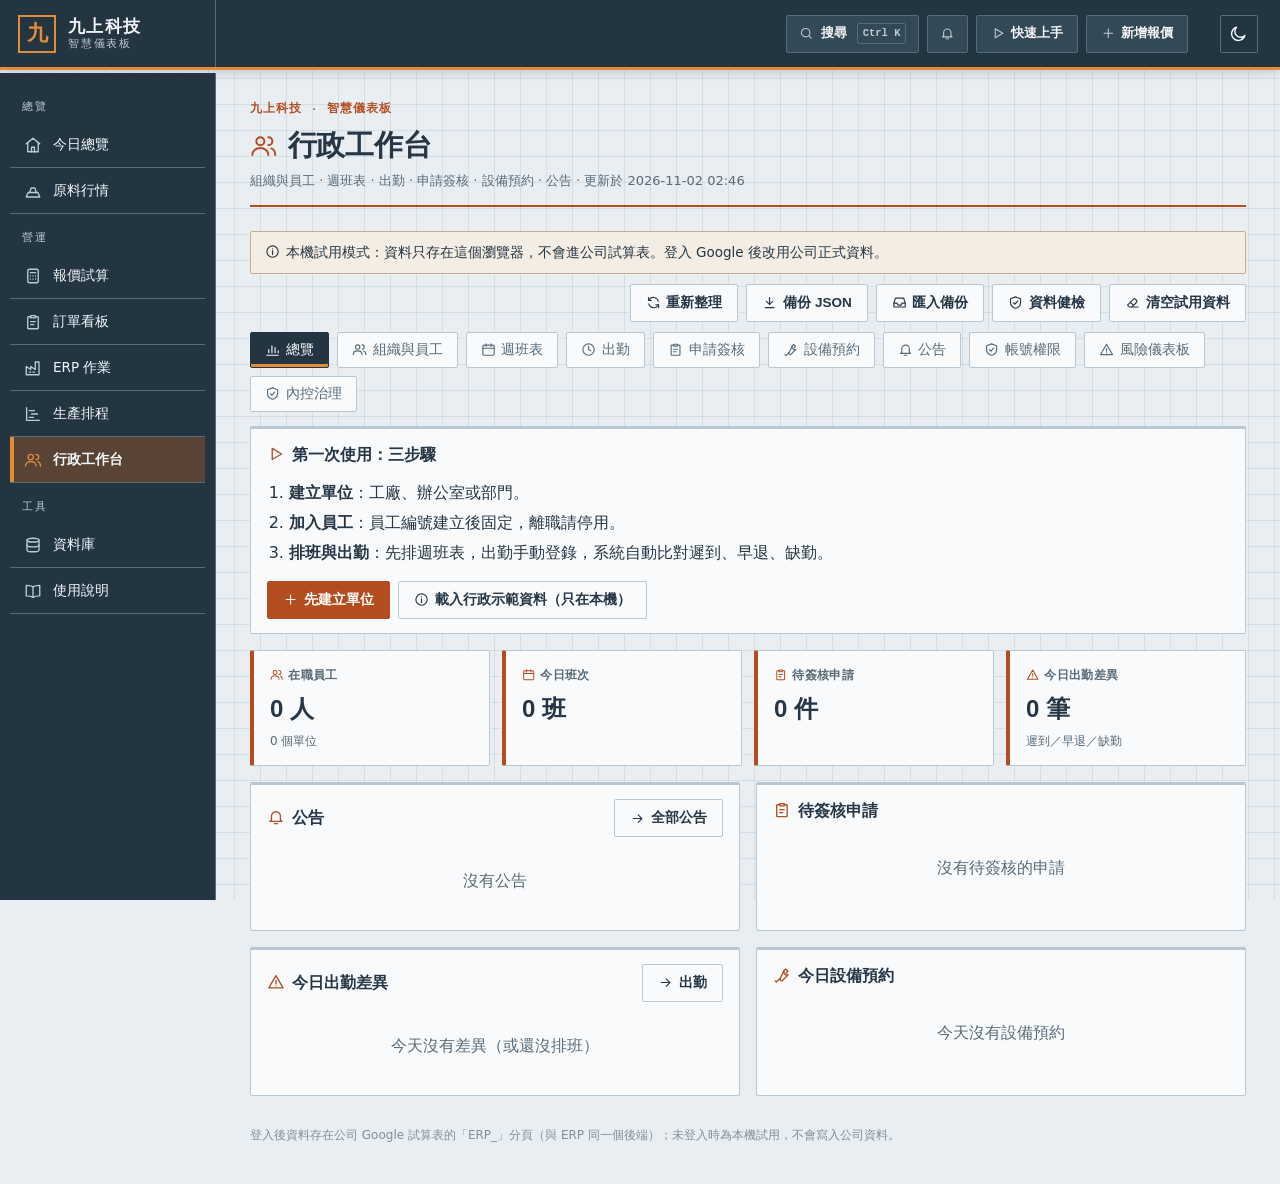
==== docs/admin.html @ 73e34b34 "更新銅鋁報價 2026-11-01T18:46Z [skip ci]" ====
<!doctype html>
<html lang="zh-TW">
<head>
<meta charset="utf-8">
<meta name="viewport" content="width=device-width, initial-scale=1">
<link rel="stylesheet" href="assets/style.css?v=202611011846">
<script src="config.js?v=202611011846"></script>
<script src="assets/palette.js?v=202611011846" defer></script>
<script src="https://accounts.google.com/gsi/client" async defer></script>
<link rel="stylesheet" href="assets/erp.css?v=202611011846">
<title>九上科技 · 行政工作台</title>
</head>
<body>
  <div class="wrap">
    <div class="topbar"><a class="brand" href="index.html"><span class="brand-mark">九</span><span class="brand-name">九上科技<small>智慧儀表板</small></span></a><nav class="side" aria-label="主要功能"><div class="side-label">總覽</div><a href="index.html"><svg class="ic" aria-hidden="true"><use href="assets/icons.svg#home"/></svg><span>今日總覽</span></a><a href="metals.html"><svg class="ic" aria-hidden="true"><use href="assets/icons.svg#ingot"/></svg><span>原料行情</span></a><div class="side-label">營運</div><a href="quote.html"><svg class="ic" aria-hidden="true"><use href="assets/icons.svg#calc"/></svg><span>報價試算</span></a><a href="orders.html"><svg class="ic" aria-hidden="true"><use href="assets/icons.svg#clipboard"/></svg><span>訂單看板</span></a><a href="erp.html"><svg class="ic" aria-hidden="true"><use href="assets/icons.svg#factory"/></svg><span>ERP 作業</span></a><a href="schedule.html"><svg class="ic" aria-hidden="true"><use href="assets/icons.svg#gantt"/></svg><span>生產排程</span></a><a class="on" aria-current="page" href="admin.html"><svg class="ic" aria-hidden="true"><use href="assets/icons.svg#users"/></svg><span>行政工作台</span></a><div class="side-label">工具</div><a href="db.html"><svg class="ic" aria-hidden="true"><use href="assets/icons.svg#db"/></svg><span>資料庫</span></a><a href="help.html"><svg class="ic" aria-hidden="true"><use href="assets/icons.svg#book"/></svg><span>使用說明</span></a></nav><div class="toplinks"><button type="button" id="paletteBtn" class="tsearch" aria-label="搜尋（Ctrl+K）"><svg class="ic" aria-hidden="true"><use href="assets/icons.svg#search"/></svg>搜尋<kbd>Ctrl K</kbd></button><a href="help.html#start"><svg class="ic" aria-hidden="true"><use href="assets/icons.svg#play"/></svg>快速上手</a><a href="quote.html"><svg class="ic" aria-hidden="true"><use href="assets/icons.svg#plus"/></svg>新增報價</a></div><span id="gAuth" class="gauth"></span><button id="themeBtn" class="theme-btn" aria-label="切換深淺色"><svg class="ic" aria-hidden="true"><use href="assets/icons.svg#moon"/></svg></button></div>
    <div class="eyebrow">九上科技 · 智慧儀表板</div>
    <h1><svg class="ic" aria-hidden="true"><use href="assets/icons.svg#users"/></svg>行政工作台</h1>
    <div class="sub">組織與員工 · 週班表 · 出勤 · 申請簽核 · 設備預約 · 公告 · 更新於 2026-11-02 02:46</div>
    <div id="adminView" class="erpview">
      <div class="dbloading">載入中…</div>
    </div>
    <div class="foot">登入後資料存在公司 Google 試算表的「ERP_」分頁（與 ERP 同一個後端）；未登入時為本機試用，不會寫入公司資料。</div>
  </div>
  <script src="assets/erp-engine.js?v=202611011846"></script>
  <script src="assets/erp-admin.js?v=202611011846"></script>
  <script src="assets/erp-roles.js?v=202611011846"></script>
  <script src="assets/erp.js?v=202611011846"></script>
  <script src="assets/erp-admin-ui.js?v=202611011846"></script>
  <script src="assets/erp-access-ui.js?v=202611011846"></script>
  <script src="assets/sched-kri.js?v=202611011846"></script>
  <script src="assets/biz-kri.js?v=202611011846"></script>
  <script src="assets/erp-risk-ui.js?v=202611011846"></script>
  <script src="assets/governance.js?v=202611011846"></script>
  <script src="assets/gov-ui.js?v=202611011846"></script>
  <script src="assets/app.js?v=202611011846"></script>
</body>
</html>
---- docs/assets/style.css ----
/* 儀表板共用樣式 — 工廠控制室（Industrial）主題：深色頂欄＋左側選單、工程格線底、方角面板、橙色指示；淺/深色以 CSS 變數切換
   配色與版面參考 mars-tw/freedom-erp-crm 的 Industrial 設計模板（MIT） */
:root {
  --bg: #e9eef2; --text: #263645; --muted: #586a78; --muted2: #7f909c;
  --card: #f8fafc; --line: #b8c7d2; --line2: #dfe7ed;
  --accent: #b34d20; --accent-strong: #8c3815; --accent-ink: #ffffff; --accent-soft: #fae8db;
  --secondary: #e28b39;
  --up: #b3402f; --down: #2f7d55;
  --chip-bg: #f8fafc; --chip-border: #b8c7d2; --chip-on-bg: #b34d20; --chip-on-fg: #ffffff;
  --nav-bg: #243542; --nav-surface: #334955; --nav-text: #f3f7fa; --nav-muted: #bbcbd4; --nav-line: #526d7c; --nav-active: #594334;
  --grid-line: rgba(80,111,132,.125);
  --num-font: "Bahnschrift", "DIN Alternate", Consolas, "Microsoft JhengHei", sans-serif;
  --display-font: "Bahnschrift", "Segoe UI", "PingFang TC", "Microsoft JhengHei", sans-serif;
  --utility-font: Consolas, "SFMono-Regular", Menlo, "Microsoft JhengHei", monospace;
  --radius: 2px; --shadow: none; --shadow-lg: 0 6px 18px rgba(38,62,73,.12);
  --topbar-h: 70px; --rail: 216px;
  color-scheme: light;
}
:root[data-theme="dark"] {
  --bg: #151e27; --text: #eef3f8; --muted: #b2c4d2; --muted2: #7f95a6;
  --card: #202d39; --line: #456070; --line2: #2a3b49;
  --accent: #ffb07c; --accent-strong: #ffd0ad; --accent-ink: #452514; --accent-soft: #4d392e;
  --secondary: #df8d52;
  --up: #ff9b8a; --down: #7fd3a3;
  --chip-bg: #202d39; --chip-border: #456070; --chip-on-bg: #ffb07c; --chip-on-fg: #452514;
  --nav-bg: #17222d; --nav-surface: #2b3d4e; --nav-text: #eef7ff; --nav-muted: #b6cadb; --nav-line: #476274; --nav-active: #604433;
  --grid-line: rgba(153,181,197,.10);
  --shadow-lg: 0 8px 22px rgba(0,0,0,.4);
  color-scheme: dark;
}

* { box-sizing: border-box; }
body { font-family: "Segoe UI", "PingFang TC", "Microsoft JhengHei", "Noto Sans TC", system-ui, sans-serif;
  margin: 0; background: var(--bg); color: var(--text); line-height: 1.55;
  -webkit-font-smoothing: antialiased; text-rendering: optimizeLegibility;
  transition: background .2s, color .2s;
  }
a { color: var(--accent); text-underline-offset: 2px; }
a:hover { text-decoration: underline; }
.wrap { max-width: 1040px; margin: 18px auto 32px; padding: 0 20px; }

.topbar { display: flex; justify-content: space-between; align-items: flex-start; gap: 10px; flex-wrap: wrap; margin-bottom: 16px; }
.nav { display: flex; flex-wrap: wrap; gap: 7px; align-items: center; }
.nav a, .navdrop > summary { font-size: 12.5px; font-weight: 600; text-decoration: none; padding: 7px 13px; border-radius: 999px;
  border: 1px solid var(--chip-border); color: var(--muted); background: var(--chip-bg); white-space: nowrap;
  transition: color .15s, background .15s, border-color .15s, transform .1s; }
.nav a:hover, .navdrop > summary:hover { color: var(--accent); border-color: var(--accent); }
.nav a.on, .navdrop > summary.on { background: var(--chip-on-bg); color: var(--chip-on-fg); border-color: var(--chip-on-bg); box-shadow: var(--shadow); }
.nav a.on:hover { color: var(--chip-on-fg); }
/* 情報下拉（原生 details，免 JS） */
.navdrop { position: relative; }
.navdrop > summary { list-style: none; cursor: pointer; display: inline-block; }
.navdrop > summary::-webkit-details-marker { display: none; }
.navdrop[open] > summary { border-color: var(--accent); color: var(--text); }
.navmenu { position: absolute; top: calc(100% + 6px); left: 0; z-index: 50; min-width: 148px;
  background: var(--card); border: 1px solid var(--line); border-radius: 12px;
  box-shadow: 0 10px 28px rgba(0,0,0,.2); padding: 6px; display: flex; flex-direction: column; gap: 4px; }
.navmenu a { display: block; }
.theme-btn { cursor: pointer; font-size: 16px; line-height: 1; padding: 8px 11px; border-radius: 999px;
  border: 1px solid var(--chip-border); background: var(--chip-bg); color: var(--text); }

.eyebrow { font-size: 11.5px; letter-spacing: 2.5px; text-transform: uppercase; font-weight: 700; color: var(--accent); }
h1 { font-size: 29px; font-weight: 800; letter-spacing: -.5px; margin: 5px 0 3px; }
.sub { color: var(--muted); font-size: 13px; margin-bottom: 20px; }

.cards { display: grid; grid-template-columns: repeat(3, 1fr); gap: 12px; margin-bottom: 18px; }
.cards.four { grid-template-columns: repeat(4, 1fr); }
.card { background: var(--card); border: 1px solid var(--line); border-radius: 14px; padding: 14px 16px; box-shadow: var(--shadow); }
.card .k { font-size: 11px; color: var(--muted); letter-spacing: 1px; }
.card .v { font-size: 22px; font-weight: 700; margin-top: 4px; }
.card .spk { margin-top: 6px; }

/* 控制列：單位 / 範圍切換鈕 */
.controls { display: flex; flex-wrap: wrap; gap: 10px; justify-content: space-between; align-items: center; margin-bottom: 16px; }
.btnbar { display: inline-flex; gap: 4px; background: var(--card); border: 1px solid var(--line); border-radius: 999px; padding: 3px; }
.btnbar button { cursor: pointer; border: 0; background: transparent; color: var(--muted);
  font-size: 12.5px; padding: 6px 12px; border-radius: 999px; white-space: nowrap; }
.btnbar button.on { background: var(--accent); color: var(--accent-ink); font-weight: 600; }

/* 銅鋁：每個金屬一個面板 + 大圖 */
.mpanel { background: var(--card); border: 1px solid var(--line); border-radius: 12px; padding: 16px 18px; margin-bottom: 14px; box-shadow: var(--shadow); }
.mhead { display: flex; justify-content: space-between; align-items: center; }
.mname { font-size: 19px; font-weight: 700; }
.men { font-size: 11px; color: var(--muted2); letter-spacing: 1px; margin-left: 8px; }
.mfigs { display: flex; flex-wrap: wrap; gap: 26px; margin: 12px 0 8px; }
.fig .flabel { font-size: 11px; color: var(--muted); letter-spacing: 1px; }
.fig .fval { font-size: 20px; font-weight: 700; font-variant-numeric: tabular-nums; margin-top: 2px; }
.fig .fval.price { font-size: 24px; }

.badge { display: inline-block; padding: 3px 10px; border-radius: 999px; font-size: 12px; font-weight: 600; white-space: nowrap; }
.badge.break_high { color: var(--up); background: color-mix(in srgb, var(--up) 14%, transparent); }
.badge.break_low  { color: var(--down); background: color-mix(in srgb, var(--down) 14%, transparent); }
.badge.in_range   { color: var(--down); background: color-mix(in srgb, var(--down) 10%, transparent); }
.badge.unknown    { color: var(--muted); background: color-mix(in srgb, var(--muted) 16%, transparent); }

/* 期間統計 chip */
.mstats { display: flex; flex-wrap: wrap; gap: 8px; margin: 4px 0 6px; }
.mstats .chip { font-size: 11.5px; color: var(--muted); background: color-mix(in srgb, var(--muted) 10%, transparent);
  padding: 4px 10px; border-radius: 999px; }
.mstats .chip b { color: var(--text); font-weight: 700; margin-left: 2px; font-variant-numeric: tabular-nums; }

/* 圖例 */
.legend { font-size: 11px; color: var(--muted); margin-top: 6px; display: flex; align-items: center; gap: 6px; flex-wrap: wrap; }
.legend span { display: inline-block; width: 16px; height: 0; border-top-width: 2px; border-top-style: solid; margin-right: 2px; vertical-align: middle; }
.legend .lg-line { border-color: var(--down); }
.legend .lg-ma { border-color: var(--muted); }
.legend .lg-watch { border-color: var(--muted); border-top-style: dashed; }

/* 水平長條圖（各地區薪資 / 職務類別 / 技能） */
.hbars { padding: 12px 16px; display: flex; flex-direction: column; gap: 9px; }
.hrow { display: flex; align-items: center; gap: 10px; }
.hlabel { width: 96px; font-size: 12.5px; color: var(--text); flex-shrink: 0; text-align: right; }
.htrack { flex: 1; background: color-mix(in srgb, var(--muted) 14%, transparent); border-radius: 5px; height: 16px; overflow: hidden; }
.hbar { height: 100%; background: var(--accent); border-radius: 5px; min-width: 2px; }
.hval { width: 74px; font-size: 12px; color: var(--muted); text-align: right; flex-shrink: 0; font-variant-numeric: tabular-nums; }

/* 互動圖表 */
.chart { position: relative; width: 100%; height: 210px; margin-top: 8px; }
.chart.sm { height: 150px; }
.fval.sm { font-size: 18px; font-weight: 700; font-variant-numeric: tabular-nums; }
.chart svg { width: 100%; height: 100%; display: block; }
.chart .tip { position: absolute; pointer-events: none; background: var(--chip-on-bg); color: var(--chip-on-fg);
  font-size: 11.5px; padding: 5px 8px; border-radius: 6px; white-space: nowrap; transform: translate(-50%, -130%);
  opacity: 0; transition: opacity .1s; z-index: 3; }
.chart .guide { position: absolute; top: 0; width: 1px; background: var(--muted2); opacity: 0; }
.chart .dot { position: absolute; width: 8px; height: 8px; border-radius: 50%; border: 2px solid var(--card); opacity: 0; transform: translate(-50%, -50%); }
.chart .empty { color: var(--muted); font-size: 13px; text-align: center; padding-top: 80px; }

/* 通用面板 / 表格 */
.panel { background: var(--card); border: 1px solid var(--line); border-radius: 12px; overflow-x: auto; box-shadow: var(--shadow); }
.panel h3 { font-size: 13px; margin: 0; padding: 14px 16px 8px; color: var(--text); }
table { width: 100%; border-collapse: collapse; }
th, td { padding: 11px 16px; text-align: left; font-size: 13px; }
th { font-size: 11px; color: var(--muted); font-weight: 500; letter-spacing: 1px; border-bottom: 1px solid var(--line); }
tr + tr td { border-top: 1px solid var(--line2); }
td a { color: var(--accent); text-decoration: none; }
.num { text-align: right; font-variant-numeric: tabular-nums; }
th.num { text-align: right; }
th.sortable { cursor: pointer; user-select: none; }
th.sortable:hover { color: var(--text); }
th .arrow { opacity: .5; font-size: 10px; }

/* AI 行情卡 */
.ai { background: var(--card); border: 1px solid var(--line); border-radius: 12px; padding: 18px 20px; margin-bottom: 16px; box-shadow: var(--shadow); }
.ai h2 { font-size: 15px; margin: 0 0 12px; }
.ai .row { margin-bottom: 10px; }
.ai .lbl { font-size: 12px; color: var(--accent); font-weight: 600; }
.ai .txt { font-size: 14px; color: var(--text); margin-top: 2px; line-height: 1.55; }
.grid2 { display: grid; grid-template-columns: 1fr 1fr; gap: 12px; margin-bottom: 16px; }

/* 職缺工具列 + 直方圖 */
.toolbar { display: flex; flex-wrap: wrap; gap: 10px; margin-bottom: 12px; }
.toolbar input, .toolbar select { font-size: 13px; padding: 9px 12px; border-radius: 8px;
  border: 1px solid var(--line); background: var(--card); color: var(--text); }
.toolbar input { flex: 1; min-width: 160px; }
.count { color: var(--muted); font-size: 12px; align-self: center; }
.hist { display: flex; align-items: flex-end; gap: 10px; height: 150px; padding: 16px; }
.hist .col { flex: 1; display: flex; flex-direction: column; align-items: center; justify-content: flex-end; height: 100%; gap: 6px; }
.hist .bar { width: 100%; background: var(--accent); border-radius: 4px 4px 0 0; min-height: 2px; transition: height .3s; }
.hist .bn { font-size: 15px; font-weight: 700; }
.hist .bl { font-size: 10.5px; color: var(--muted); text-align: center; line-height: 1.2; }

/* 供應商地圖 */
.viewbar { padding: 2px; }
.viewbar button { font-size: 12.5px; }
.supmap { height: 460px; margin: 0 16px 14px; border-radius: 10px; border: 1px solid var(--line); z-index: 0; }
.supmap .leaflet-popup-content { font-size: 13px; }

/* 報價試算器 */
.qform { display: flex; flex-direction: column; gap: 14px; max-width: 460px; }
.qf { display: flex; flex-direction: column; gap: 5px; font-size: 14px; color: var(--text); }
.qf > span { font-size: 13px; color: var(--muted); }
.qform select, .qform input { font-size: 16px; padding: 11px 12px; border-radius: 9px;
  border: 1px solid var(--line); background: var(--card); color: var(--text); width: 100%; }
.qrow { display: flex; gap: 8px; }
.qrow input { flex: 1; min-width: 0; }
.qrow button { flex-shrink: 0; padding: 0 16px; border-radius: 9px; border: 1px solid var(--accent);
  background: var(--accent); color: var(--accent-ink); font-size: 14px; font-weight: 600; cursor: pointer; }
.qnote { font-size: 12px; color: var(--muted); margin-top: -6px; }
.qresult { display: grid; grid-template-columns: 1fr 1fr 1fr; gap: 12px; }
.qresult .qr { background: var(--card); border: 1px solid var(--line); border-radius: 12px; padding: 16px; text-align: center; box-shadow: var(--shadow); }
.qresult .qr.big { border-color: var(--accent); border-width: 2px; }
.qresult .qk { font-size: 12px; color: var(--muted); }
.qresult .qv { font-size: 22px; font-weight: 800; margin-top: 6px; font-variant-numeric: tabular-nums; }
.qresult .qr.big .qv { color: var(--accent); font-size: 26px; }
@media (max-width: 560px) { .qresult { grid-template-columns: 1fr; } }

/* 首頁 hero 問候 + 今日數字看板 */
.hero { margin: 2px 0 16px; }
.hero h1 { font-size: 31px; }
.stats { display: grid; grid-template-columns: repeat(3, 1fr); gap: 12px; margin: 0 0 6px; }
.stat { position: relative; background: var(--card); border: 1px solid var(--line); border-radius: var(--radius);
  padding: 15px 16px; box-shadow: var(--shadow); transition: border-color .14s, box-shadow .14s; }
.stat:hover { box-shadow: var(--shadow-lg); }
.stat-k { font-size: 12px; color: var(--muted); font-weight: 700; }
.stat-v { font-family: var(--num-font); font-size: 22px; font-weight: 800; margin-top: 6px; letter-spacing: -.3px;
  font-variant-numeric: tabular-nums; color: var(--accent); }
.stat.warn { border-color: color-mix(in srgb, var(--up) 55%, var(--line));
  background: color-mix(in srgb, var(--up) 8%, var(--card)); }
.stat.warn .stat-v { color: var(--up); }
.stats-hint { font-size: 12.5px; color: var(--muted); margin: 0 0 16px; }

/* 首頁：大焦點主卡（訂單／早報） */
.hfeat { display: grid; grid-template-columns: repeat(2, 1fr); gap: 14px; margin: 4px 0 22px; }
.hfcard { position: relative; display: flex; flex-direction: column; text-decoration: none; color: var(--text);
  background: var(--card); border: 1px solid var(--line); border-radius: var(--radius); padding: 22px;
  box-shadow: var(--shadow); overflow: hidden; min-height: 156px;
  transition: transform .14s ease, box-shadow .14s ease, border-color .14s ease; }
.hfcard::before { content: ""; position: absolute; left: 0; top: 0; bottom: 0; width: 5px; background: var(--accent); }
.hfcard:hover { transform: translateY(-3px); box-shadow: var(--shadow-lg);
  border-color: color-mix(in srgb, var(--accent) 55%, var(--line)); }
.hfic { display: inline-flex; align-items: center; justify-content: center; width: 54px; height: 54px;
  font-size: 27px; border-radius: 15px; background: var(--accent-soft); }
.hfbody { flex: 1; margin-top: 14px; }
.hft { font-size: 21px; font-weight: 800; margin-bottom: 6px; }
.hfl { font-size: 13.5px; color: var(--muted); line-height: 1.6; }
.hfcta { margin-top: 14px; font-size: 14px; font-weight: 700; color: var(--accent); }

/* 首頁：小捷徑 icon 格 */
.hqlabel { font-size: 12.5px; font-weight: 800; color: var(--muted); letter-spacing: .5px; margin: 2px 0 10px; }
.hquick { display: grid; grid-template-columns: repeat(3, 1fr); gap: 12px; margin-bottom: 18px; }
.hq { display: flex; align-items: center; gap: 11px; text-decoration: none; color: var(--text);
  background: var(--card); border: 1px solid var(--line); border-radius: 14px; padding: 13px 15px;
  box-shadow: var(--shadow); transition: transform .12s, border-color .12s, box-shadow .12s; }
.hq:hover { transform: translateY(-2px); box-shadow: var(--shadow-lg);
  border-color: color-mix(in srgb, var(--accent) 50%, var(--line)); }
.hqi { display: inline-flex; align-items: center; justify-content: center; width: 38px; height: 38px;
  font-size: 20px; border-radius: 11px; background: var(--accent-soft); flex: none; }
.hqt { font-size: 14.5px; font-weight: 700; }
@media (max-width: 560px) {
  .stats { grid-template-columns: repeat(2, 1fr); } .hero h1 { font-size: 26px; }
  .hfeat { grid-template-columns: 1fr; } .hquick { grid-template-columns: repeat(2, 1fr); }
}

/* 首頁大卡片（整張可點，非科技用戶友善） */
.hcards { display: grid; grid-template-columns: repeat(2, 1fr); gap: 14px; margin: 8px 0 18px; }
.hgroup { grid-column: 1 / -1; display: flex; align-items: center; gap: 9px; font-size: 13px; font-weight: 800;
  color: var(--text); letter-spacing: .5px; margin: 16px 0 2px; }
.hgroup::after { content: ""; flex: 1; height: 1px; background: var(--line); }
.hgroup:first-child { margin-top: 0; }
.hcard { position: relative; display: block; text-decoration: none; color: var(--text); background: var(--card);
  border: 1px solid var(--line); border-radius: var(--radius); padding: 20px 20px 18px; box-shadow: var(--shadow);
  overflow: hidden; transition: transform .14s ease, box-shadow .14s ease, border-color .14s ease; }
.hcard::before { content: ""; position: absolute; left: 0; top: 0; bottom: 0; width: 4px;
  background: var(--accent); opacity: 0; transition: opacity .14s ease; }
.hcard:hover { transform: translateY(-3px); border-color: color-mix(in srgb, var(--accent) 55%, var(--line)); box-shadow: var(--shadow-lg); }
.hcard:hover::before { opacity: 1; }
.hcard .he { display: inline-flex; align-items: center; justify-content: center; width: 46px; height: 46px;
  font-size: 25px; line-height: 1; border-radius: 13px; background: var(--accent-soft); }
.hcard .ht { font-size: 19px; font-weight: 800; margin: 11px 0 7px; }
.hcard .hl { font-size: 13.5px; color: var(--text); min-height: 44px; }
.hcard .hcta { margin-top: 12px; font-size: 13px; font-weight: 700; color: var(--accent); }
.hcard .big { font-size: 30px; font-weight: 800; }
.hcard .big span { font-size: 14px; font-weight: 500; color: var(--muted); }
.hcard .mrow { padding: 3px 0; font-variant-numeric: tabular-nums; }
.hcard .mnote { font-size: 12px; color: var(--muted); margin-top: 1px; }
@media (max-width: 560px) { .hcards { grid-template-columns: 1fr; } }

/* 招募重點參考卡 */
.refgrid { display: grid; grid-template-columns: 1fr 1fr; gap: 8px 18px; margin: 4px 0 10px; }
.refgrid > div { font-size: 13.5px; color: var(--text); line-height: 1.5; }
.refgrid .rk { display: inline-block; min-width: 62px; color: var(--muted); font-size: 12px; margin-right: 6px; }
.reftags { font-size: 12.5px; color: var(--muted); }
.reftags .rtag { display: inline-block; background: color-mix(in srgb, var(--accent) 16%, transparent);
  color: var(--accent); padding: 2px 9px; border-radius: 999px; margin: 0 4px 4px 0; font-weight: 600; }
.reftags .rnote { color: var(--muted2); margin-left: 4px; }

/* 只看符合 checkbox + ⭐ 徽章 */
.prionly { display: inline-flex; align-items: center; gap: 5px; font-size: 12.5px; color: var(--muted); cursor: pointer; white-space: nowrap; }
.prionly input { accent-color: var(--accent); }
.star { font-size: 12px; }

/* Google 登入區（topbar 右側） */
.topbar .tbright, .topbar { }
.gauth { display: inline-flex; align-items: center; margin-right: 8px; vertical-align: middle; }
.gauth .guser { font-size: 12.5px; color: var(--text); margin-right: 6px; max-width: 140px; overflow: hidden; text-overflow: ellipsis; white-space: nowrap; }
.gauth .gbtn { cursor: pointer; font-size: 12px; padding: 5px 10px; border-radius: 999px; border: 1px solid var(--chip-border); background: var(--chip-bg); color: var(--muted); }
.gauth .gnote { font-size: 11px; color: var(--muted2); }

/* 追蹤欄（收藏/狀態/備註 + 日曆/Gmail） */
.mkfav { cursor: pointer; font-size: 15px; }
.mkfav.on { color: var(--secondary); }
.mkcell { min-width: 180px; }
.mkcell .mkstat { font-size: 12px; padding: 4px 6px; border-radius: 6px; border: 1px solid var(--line); background: var(--card); color: var(--text); }
.mkcell .mknote { font-size: 12px; padding: 4px 6px; border-radius: 6px; border: 1px solid var(--line); background: var(--card); color: var(--text); width: 96px; margin-left: 4px; }
.mkcell .mkacts { margin-top: 4px; display: flex; gap: 8px; }
.mkcell .mkact { text-decoration: none; font-size: 14px; }

/* 報價歷史列 */
.qh { display: flex; justify-content: space-between; align-items: center; gap: 10px; padding: 9px 2px; border-top: 1px solid var(--line2); font-size: 13.5px; }
.qh:first-child { border-top: 0; }
.qh .qdel { cursor: pointer; font-size: 12px; padding: 4px 9px; border-radius: 6px; border: 1px solid var(--line); background: var(--card); color: var(--muted); }

.foot { color: var(--muted2); font-size: 12px; margin-top: 14px; }
@media (max-width: 640px) {
  .cards, .cards.four { grid-template-columns: 1fr 1fr; }
  .grid2 { grid-template-columns: 1fr; }
  .mfigs { gap: 16px; }
}

/* ===== 資料庫操作中心 ===== */
.dbconsole { margin: 8px 0 4px; }
.dbloading { color: var(--muted); padding: 24px 4px; }
.dbtabs { display: flex; flex-wrap: wrap; gap: 8px; margin-bottom: 12px; }
.dbtab { cursor: pointer; padding: 8px 14px; border-radius: 999px; border: 1px solid var(--chip-border);
  background: var(--chip-bg); color: var(--text); font-size: 14px; }
.dbtab.on { background: var(--accent); border-color: var(--accent); color: var(--accent-ink); }
.dbbanner { background: var(--line2); border: 1px solid var(--line); border-radius: 10px;
  padding: 10px 14px; color: var(--text); font-size: 13.5px; margin-bottom: 12px; }
.dbchips { display: flex; flex-wrap: wrap; gap: 8px; margin: 4px 0 10px; }
.dbchip { background: var(--chip-bg); border: 1px solid var(--chip-border); color: var(--text);
  border-radius: 999px; padding: 3px 12px; font-size: 13px; }
.dbchip.strong { background: var(--accent); border-color: var(--accent); color: var(--accent-ink); font-weight: 600; }
.dbbars { margin: 2px 0 14px; max-width: 520px; }
.dbrow { display: flex; align-items: center; gap: 10px; margin: 3px 0; }
.dbrow .dblabel { width: 76px; font-size: 12.5px; color: var(--muted); text-align: right; flex-shrink: 0; }
.dbrow .dbtrack { flex: 1; background: var(--line2); border-radius: 6px; height: 12px; overflow: hidden; }
.dbrow .dbbar { height: 100%; background: var(--accent); border-radius: 6px; }
.dbrow .dbval { width: 34px; font-size: 12.5px; color: var(--text); }
.dbtoolbar { display: flex; flex-wrap: wrap; gap: 8px; align-items: center; margin-bottom: 10px; }
.dbsearch { flex: 1; min-width: 160px; padding: 8px 12px; border-radius: 10px;
  border: 1px solid var(--chip-border); background: var(--card); color: var(--text); font-size: 14px; }
.dbfilter { padding: 8px 10px; border-radius: 10px; border: 1px solid var(--chip-border);
  background: var(--card); color: var(--text); font-size: 13.5px; }
.dbbtn { cursor: pointer; padding: 9px 15px; border-radius: 999px; border: 1px solid var(--chip-border);
  background: var(--card); color: var(--text); font-size: 13.5px; font-weight: 600; white-space: nowrap;
  transition: border-color .14s, color .14s, background .14s, transform .1s, box-shadow .14s; }
.dbbtn:hover { border-color: var(--accent); color: var(--accent); }
.dbbtn:active { transform: translateY(1px); }
.dbbtn.primary { background: var(--accent); border-color: var(--accent); color: var(--accent-ink); box-shadow: var(--shadow); }
.dbbtn.primary:hover { color: var(--accent-ink); filter: brightness(1.06); box-shadow: var(--shadow-lg); }
.dbtablewrap { overflow-x: auto; border: 1px solid var(--line); border-radius: 14px; box-shadow: var(--shadow); }
.dbtable { width: 100%; border-collapse: collapse; font-size: 13.5px; }
.dbtable th, .dbtable td { padding: 11px 13px; text-align: left; border-bottom: 1px solid var(--line2); color: var(--text); }
.dbtable th { background: var(--accent-soft); color: var(--text); position: sticky; top: 0; font-weight: 700; white-space: nowrap; }
.dbtable th.dbsort { cursor: pointer; user-select: none; }
.dbtable td.wide { min-width: 160px; }
.dbtable tr:last-child td { border-bottom: 0; }
.dbtable tbody tr:hover td { background: var(--line2); }
.dbarrow { color: var(--accent); font-size: 11px; }
.dbact { white-space: nowrap; text-align: right; }
.dbmini { cursor: pointer; border: 1px solid var(--chip-border); background: var(--card);
  border-radius: 8px; padding: 4px 8px; font-size: 13px; margin-left: 4px; }
.dbmini:hover { border-color: var(--accent); }
.dbempty { text-align: center; color: var(--muted); padding: 22px 8px; }
.dbempty .dbbtn { margin-top: 10px; }
.dbnote { font-size: 12.5px; margin-top: 8px; }
.dbfoot { color: var(--muted2); font-size: 12px; margin-top: 10px; }
.dbfoot a { color: var(--accent); }
/* 彈出表單 */
.dbmodal { position: fixed; inset: 0; background: rgba(0,0,0,.45); display: flex;
  align-items: center; justify-content: center; z-index: 999; padding: 16px; }
.dbdialog { background: var(--card); border: 1px solid var(--line); border-radius: 16px;
  padding: 20px 22px; width: 100%; max-width: 460px; max-height: 90vh; overflow-y: auto;
  box-shadow: 0 12px 40px rgba(0,0,0,.3); }
.dbdialog h3 { margin: 0 0 14px; color: var(--text); font-size: 1.1rem; }
.dbform { display: flex; flex-direction: column; gap: 12px; }
.dbfield { display: flex; flex-direction: column; gap: 5px; }
.dbfield > span { font-size: 13px; color: var(--muted); }
.dbfield input, .dbfield select { padding: 9px 11px; border-radius: 9px;
  border: 1px solid var(--chip-border); background: var(--bg); color: var(--text); font-size: 14px; }
.dbfield input:disabled { color: var(--muted); }
.dbcheck { flex-direction: row; align-items: center; gap: 8px; color: var(--text); font-size: 14px; }
.dbdlgbtns { display: flex; justify-content: flex-end; gap: 10px; margin-top: 18px; }
/* 手機：表格改卡片式 */
@media (max-width: 640px) {
  .dbtable thead { display: none; }
  .dbtable, .dbtable tbody, .dbtable tr, .dbtable td { display: block; width: 100%; }
  .dbtable tr { border-bottom: 1px solid var(--line); padding: 6px 0; }
  .dbtable td { border: 0; padding: 6px 12px; display: flex; justify-content: space-between; gap: 12px; }
  .dbtable td::before { content: attr(data-label); color: var(--muted); font-size: 12px; flex-shrink: 0; }
  .dbtable td.dbact { justify-content: flex-end; }
  .dbtable td.dbact::before { content: ""; }
}

/* ===== 訂單 + 老闆儀表板 ===== */
.okpis { display: grid; grid-template-columns: repeat(3, 1fr); gap: 12px; margin: 10px 0 16px; }
.okpi { background: var(--card); border: 1px solid var(--line); border-radius: var(--radius); padding: 15px 16px;
  box-shadow: var(--shadow); transition: box-shadow .14s; }
.okpi:hover { box-shadow: var(--shadow-lg); }
.okpi-l { font-size: 12px; color: var(--muted); font-weight: 700; margin-bottom: 6px; }
.okpi-v { font-family: var(--num-font); font-size: 1.5rem; font-weight: 800; color: var(--accent); letter-spacing: -.3px; font-variant-numeric: tabular-nums; }
.okpi.warn { border-color: color-mix(in srgb, var(--up) 55%, var(--line)); background: color-mix(in srgb, var(--up) 8%, var(--card)); }
.okpi.warn .okpi-v { color: var(--up); }
.ocharts { display: grid; grid-template-columns: 1fr 1fr; gap: 12px; margin-bottom: 16px; }
.ocard { background: var(--card); border: 1px solid var(--line); border-radius: 14px; padding: 14px 16px; }
.octitle { font-size: 13.5px; color: var(--muted); margin-bottom: 10px; }
.obars .obar-row { display: flex; align-items: center; gap: 10px; margin: 5px 0; }
.obar-label { width: 54px; font-size: 12.5px; color: var(--text); text-align: right; flex-shrink: 0; }
.obar-track { flex: 1; background: var(--line2); border-radius: 6px; height: 14px; overflow: hidden; }
.obar-fill { height: 100%; background: var(--accent); border-radius: 6px; }
.obar-val { min-width: 84px; text-align: right; font-size: 12.5px; color: var(--text); }
.otools { display: flex; flex-wrap: wrap; gap: 8px; margin-bottom: 12px; align-items: center; }
.otools a.dbbtn { text-decoration: none; }
.okanban { display: flex; gap: 12px; overflow-x: auto; padding-bottom: 8px; }
.okcol { flex: 1; min-width: 176px; background: var(--line2); border: 1px solid var(--line);
  border-top: 3px solid var(--line); border-radius: 12px; padding: 10px 10px 12px; }
.okcol.oks0 { border-top-color: #8b98a6; }
.okcol.oks1 { border-top-color: #3b82c4; }
.okcol.oks2 { border-top-color: #d68a2e; }
.okcol.oks3 { border-top-color: #2f9e8f; }
.okcol.oks4 { border-top-color: #2f8f5b; }
.okhead { font-weight: 800; color: var(--text); font-size: 15px; display: flex; justify-content: space-between;
  align-items: center; margin-bottom: 10px; }
.okhead span { background: var(--card); border: 1px solid var(--line); border-radius: 999px; padding: 1px 9px;
  font-size: 12px; font-weight: 700; color: var(--muted); }
.ocardk { background: var(--card); border: 1px solid var(--line); border-left: 3px solid var(--accent); border-radius: 11px;
  padding: 10px 11px; margin-bottom: 8px; cursor: pointer; box-shadow: var(--shadow);
  transition: transform .12s, box-shadow .12s, border-color .12s; }
.ocardk:hover { transform: translateY(-2px); border-color: var(--accent); box-shadow: var(--shadow-lg); }
.ocardk.od { border-left-color: var(--up); }
.ock-cust { font-weight: 600; color: var(--text); font-size: 13.5px; }
.ock-prod { color: var(--muted); font-size: 12.5px; margin: 2px 0 6px; }
.ock-meta { display: flex; justify-content: space-between; font-size: 12px; color: var(--text); margin-bottom: 8px; gap: 8px; }
.ock-meta .od { color: var(--up); }
.ock-move { width: 100%; padding: 5px 8px; border-radius: 8px; border: 1px solid var(--chip-border); background: var(--bg); color: var(--text); font-size: 12.5px; }
.ock-empty { color: var(--muted2); text-align: center; padding: 10px 0; }
@media (max-width: 720px) {
  .okpis { grid-template-columns: 1fr 1fr; }
  .ocharts { grid-template-columns: 1fr; }
  .okcol { min-width: 150px; }
}

/* ===== 原料頁：單位說明 / 圖表解讀 / 新聞 ===== */
.unitnote { font-size: 12.5px; color: var(--muted); background: var(--line2); border: 1px solid var(--line);
  border-radius: 10px; padding: 9px 14px; margin: 0 0 14px; }
.fxnote { font-size: 12.5px; color: var(--text); line-height: 1.7; margin-top: 8px;
  background: var(--line2); border-radius: 8px; padding: 9px 12px; }
.newspanel .newslist { display: flex; flex-direction: column; }
.newsitem { display: block; text-decoration: none; padding: 11px 4px; border-top: 1px solid var(--line2); }
.newsitem:first-child { border-top: 0; }
.newsitem:hover .nt { color: var(--accent); }
.newsitem .nt { color: var(--text); font-size: 14px; line-height: 1.5; }
.newsitem .nm { color: var(--muted); font-size: 12px; margin-top: 3px; }


/* ===================================================================
   工廠控制室（Industrial）版面：固定頂欄、左側選單、工程格線、方角面板
   （放在檔尾覆蓋上面的同名規則；各頁 HTML 結構不變，.topbar 由 CSS 拆成頂欄＋側欄）
   =================================================================== */
.ic { width: 1.12em; height: 1.12em; flex: none; vertical-align: -.2em; margin-right: .42em; pointer-events: none;
  fill: none; stroke: currentColor; stroke-width: 1.8; stroke-linecap: round; stroke-linejoin: round; }
.ic.only, .dbmini .ic, .theme-btn .ic, .mkact .ic, .mkfav .ic, .star .ic { margin-right: 0; }
.ic.fill, .mkfav.on .ic, .star .ic { fill: currentColor; }
.ic.after { margin: 0 0 0 .35em; }
.star { color: var(--secondary); }
:focus-visible { outline: 2px solid var(--secondary); outline-offset: 2px; }

html { scroll-padding-top: calc(var(--topbar-h) + 18px); }   /* 跳轉連結不被固定頂欄蓋住 */
body { background-color: var(--bg);
  background-image: linear-gradient(var(--grid-line) 1px, transparent 1px), linear-gradient(90deg, var(--grid-line) 1px, transparent 1px);
  background-size: 26px 26px; background-attachment: fixed; }
.wrap { max-width: none; margin: 0; padding: calc(var(--topbar-h) + 30px) 34px 40px calc(var(--rail) + 34px); }
.wrap > :not(.topbar) { max-width: 1240px; }

/* 頂欄（品牌 + 登入 + 深淺色） */
.topbar { position: fixed; top: 0; left: 0; right: 0; z-index: 70; height: var(--topbar-h); margin: 0; padding: 0 22px 0 0;
  display: flex; align-items: center; gap: 12px; flex-wrap: nowrap; background: var(--nav-bg);
  border: 0; border-bottom: 3px solid var(--secondary); border-radius: 0; box-shadow: 0 2px 10px rgba(16,28,38,.18); }
.brand { width: var(--rail); height: 100%; flex: none; display: flex; align-items: center; gap: 12px; padding: 0 18px;
  color: var(--nav-text); text-decoration: none; border-right: 1px solid var(--nav-line); }
.brand:hover { text-decoration: none; }
.brand-mark { width: 38px; height: 38px; flex: none; display: grid; place-items: center; border: 2px solid var(--secondary);
  color: var(--secondary); font: 700 21px/1 Georgia, "PMingLiU", "Songti TC", serif; }
.brand-name { font-family: var(--display-font); font-size: 17px; font-weight: 700; letter-spacing: .08em; line-height: 1.25; }
.brand-name small { display: block; font-size: 11px; font-weight: 400; letter-spacing: .16em; color: var(--nav-muted); }
.toplinks { margin-left: auto; display: flex; gap: 8px; }
.toplinks a { display: inline-flex; align-items: center; height: 38px; padding: 0 14px; font-size: 13px; font-weight: 600;
  color: var(--nav-text); text-decoration: none; border: 1px solid var(--nav-line); background: var(--nav-surface); border-radius: var(--radius); }
.toplinks a:hover { border-color: var(--secondary); text-decoration: none; }
.toplinks .ic { color: var(--nav-muted); }
.gauth { margin-left: 6px; margin-right: 2px; }
.gauth .guser { color: var(--nav-text); display: inline-flex; align-items: center; }
.gauth .gbtn { border: 1px solid var(--nav-line); background: transparent; color: var(--nav-muted); border-radius: var(--radius); }
.gauth .gbtn:hover { color: var(--nav-text); }
.gauth .gnote { color: var(--nav-muted); }
.theme-btn { display: inline-flex; align-items: center; justify-content: center; width: 38px; height: 38px; padding: 0;
  border-radius: var(--radius); border: 1px solid var(--nav-line); background: transparent; color: var(--nav-text); font-size: 17px; }
.theme-btn:hover { background: var(--nav-surface); }

/* 左側選單 */
.side { position: fixed; top: calc(var(--topbar-h) + 3px); left: 0; bottom: 0; width: var(--rail); z-index: 60; overflow-y: auto;
  display: flex; flex-direction: column; padding: 10px 10px 24px; background: var(--nav-bg); border-right: 1px solid var(--nav-line); }
.side-label { font-family: var(--utility-font); font-size: 11px; letter-spacing: .16em; color: var(--nav-muted); padding: 16px 12px 6px; }
.side a { display: flex; align-items: center; gap: 11px; min-height: 46px; padding: 0 14px; color: var(--nav-text); text-decoration: none;
  font-size: 13.5px; border-bottom: 1px solid var(--nav-line); border-radius: 0; }
.side a .ic { margin: 0; width: 18px; height: 18px; color: var(--nav-muted); }
.side a:hover { background: var(--nav-surface); text-decoration: none; }
.side a.on { background: var(--nav-active); font-weight: 700; box-shadow: inset 4px 0 var(--secondary); }
.side a.on .ic { color: var(--secondary); }

/* 頁首：工程字體、橙色分隔線 */
.eyebrow { font-family: var(--utility-font); letter-spacing: .1em; color: var(--accent); font-size: 11.5px; }
h1, h2, .hft, .hcard .ht { font-family: var(--display-font); }
h1 { font-size: 29px; font-weight: 700; letter-spacing: -.01em; color: var(--text); display: flex; align-items: center; }
h1 .ic { color: var(--accent); width: .95em; height: .95em; margin-right: .35em; stroke-width: 1.7; }
.sub { padding-bottom: 14px; border-bottom: 2px solid var(--accent); margin-bottom: 24px; }
.ai h2, .panel h3, .octitle, .dbdialog h3 { display: flex; align-items: center; flex-wrap: wrap; }
.ai h2 .ic, .panel h3 .ic, .erp-sechead h3 .ic, .ai .lbl .ic { color: var(--accent); }

/* 面板與卡片：方角、無陰影；數據卡左側橙色粗線，面板頂部工程線 */
.card, .stat, .okpi, .mpanel, .panel, .ai, .hcard, .hfcard, .hq, .qresult .qr, .ocard, .dbtablewrap, .erp-sec,
.dbdialog, .dbbanner, .unitnote, .fxnote, .okcol, .ocardk, .navmenu { border-radius: var(--radius); box-shadow: none; }
.card, .stat, .okpi { border-top: 1px solid var(--line); border-left: 4px solid var(--accent); }
.stat.warn, .okpi.warn { border-left-color: var(--up); }
.mpanel, .panel, .ai, .erp-sec, .ocard { border-top: 3px solid var(--line); }
.stat:hover, .okpi:hover { box-shadow: var(--shadow-lg); }
.stat-v, .okpi-v, .card .v, .fig .fval, .hcard .big, .qresult .qv { font-family: var(--num-font); letter-spacing: 0; }
.stat-v, .okpi-v { color: var(--text); }
.stat-k, .okpi-l, .card .k { display: flex; align-items: center; letter-spacing: .3px; }
.stat-k .ic, .okpi-l .ic, .card .k .ic { color: var(--accent); }
.hfcard, .hcard { border-left: 4px solid var(--secondary); }
.hfcard::before, .hcard::before { display: none; }
.hfcard:hover, .hcard:hover, .hq:hover { transform: none; box-shadow: var(--shadow-lg); border-color: var(--accent); }
.hq { border-left: 3px solid var(--secondary); }
.hfic, .hqi, .hcard .he { color: var(--accent); background: var(--accent-soft); border: 1px solid color-mix(in srgb, var(--accent) 30%, transparent); border-radius: var(--radius); }
.hfic .ic { width: 26px; height: 26px; margin: 0; stroke-width: 1.6; }
.hqi .ic { width: 20px; height: 20px; margin: 0; }
.hcard .he .ic { width: 24px; height: 24px; margin: 0; }
.hfcta, .hcard .hcta { display: inline-flex; align-items: center; }
.hqlabel { font-family: var(--utility-font); letter-spacing: .12em; }

/* 控制項：方角按鈕、分頁、輸入框 */
.dbbtn, .dbtab, .dbmini, .aimodebtn, .qrow button, .btnbar, .btnbar button, .dbchip, .badge, .mstats .chip, .reftags .rtag,
.dbsearch, .dbfilter, .toolbar input, .toolbar select, .dbfield input, .dbfield select, .qform select, .qform input,
.ock-move, .mkcell .mkstat, .mkcell .mknote, .gbtn { border-radius: var(--radius); }
.dbbtn, .dbtab, .aimodebtn { display: inline-flex; align-items: center; justify-content: center; }
.dbbtn.primary, .dbtab.on, .aimodebtn.on, .btnbar button.on { box-shadow: none; }
.dbtab { font-size: 13.5px; color: var(--muted); background: var(--card); }
.dbtab:hover { color: var(--accent); border-color: var(--accent); }
.dbtab.on { background: var(--nav-bg); border-color: var(--nav-bg); color: var(--nav-text); box-shadow: inset 0 -3px 0 var(--secondary); }
.dbmini { display: inline-flex; align-items: center; gap: 4px; color: var(--text); padding: 5px 8px; }
.dbmini:hover { color: var(--accent); }
.dbtable th { background: var(--line2); color: var(--muted); font-size: 12px; font-family: var(--utility-font); letter-spacing: .04em; }
.dbbanner { display: flex; align-items: center; background: color-mix(in srgb, var(--secondary) 12%, var(--card));
  border-color: color-mix(in srgb, var(--secondary) 50%, var(--line)); }
.dbbanner .ic { color: var(--accent); }
.mkact { color: var(--muted); display: inline-flex; }
.mkact:hover { color: var(--accent); }
.mkfav { color: var(--muted2); display: inline-flex; vertical-align: middle; }
.ock-meta span { display: inline-flex; align-items: center; }
.rtag .ic { margin-right: .25em; }

/* 說明頁自帶的圓角樣式統一成方角 */
.help :is(.q, details.acc, .tip, .demo, .gobtn, .jump a, .demo select, .demo input, .demo .stbtn, kbd, .steps li::before) { border-radius: var(--radius) !important; }
.help .q { border-top: 3px solid var(--line); }

/* 平板／手機：頂欄與選單回到文件流，選單改成可橫向滑動的一排 */
@media (max-width: 860px) {
  .wrap { padding: 0 16px 32px; }
  .topbar { position: static; height: auto; min-height: 60px; margin: 0 -16px 20px; padding: 0 12px 0 0; flex-wrap: wrap; }
  .brand { width: auto; height: 60px; border-right: 0; padding: 0 14px; }
  .brand-mark { width: 32px; height: 32px; font-size: 18px; }
  .brand-name { font-size: 15px; }
  .side { position: static; order: 5; flex: 1 0 100%; width: auto; flex-direction: row; overflow-x: auto; padding: 0; border-right: 0;
    border-top: 1px solid var(--nav-line); background: var(--nav-surface); }
  .side-label { display: none; }
  .side a { flex: none; min-height: 44px; border-bottom: 0; border-right: 1px solid var(--nav-line); white-space: nowrap; }
  .side a.on { box-shadow: inset 0 -3px var(--secondary); }
  html { scroll-padding-top: 12px; }
  h1 { font-size: 25px; }
}
@media (max-width: 480px) {
  .topbar { gap: 6px; padding-right: 8px; }
  .brand { padding: 0 10px; gap: 8px; }
  .brand-name small { display: none; }
}
@media (max-width: 380px) {
  .brand-name { display: none; }
}

/* ===== 全站搜尋（Ctrl+K）與釘選 ===== */
.tsearch { display: inline-flex; align-items: center; height: 38px; padding: 0 12px; gap: 2px; font: inherit; font-size: 13px; font-weight: 600; cursor: pointer;
  color: var(--nav-text); border: 1px solid var(--nav-line); background: var(--nav-surface); border-radius: var(--radius); }
.tsearch:hover { border-color: var(--secondary); }
.tsearch .ic { color: var(--nav-muted); }
.tsearch kbd, .pal kbd { font-family: var(--utility-font); font-size: 10.5px; margin-left: 8px; padding: 1px 5px; border: 1px solid var(--nav-line); color: var(--nav-muted); border-radius: var(--radius); }
.pal-ov { position: fixed; inset: 0; z-index: 1000; display: none; align-items: flex-start; justify-content: center; padding: 12vh 16px 16px; background: rgba(12,22,30,.55); }
.pal { width: min(640px, 100%); background: var(--card); border: 1px solid var(--line); border-top: 3px solid var(--secondary); box-shadow: 0 24px 60px rgba(0,0,0,.35); display: flex; flex-direction: column; max-height: 72vh; }
.pal-in { display: flex; align-items: center; gap: 4px; padding: 12px 14px; border-bottom: 1px solid var(--line); color: var(--muted); }
.pal-in input { flex: 1; border: 0; outline: 0; background: transparent; color: var(--text); font: inherit; font-size: 16px; }
.pal-in kbd { color: var(--muted); border-color: var(--line); }
.pal-list { overflow-y: auto; padding: 6px 0; }
.pal-grp { font-family: var(--utility-font); font-size: 11px; letter-spacing: .12em; color: var(--muted2); padding: 10px 16px 4px; }
.pal-item { display: flex; align-items: center; gap: 2px; padding: 9px 16px; color: var(--text); text-decoration: none; border-left: 3px solid transparent; }
.pal-item .ic { color: var(--muted); }
.pal-item.on, .pal-item:hover { background: var(--accent-soft); border-left-color: var(--secondary); text-decoration: none; }
.pal-t { font-weight: 600; }
.pal-s { margin-left: auto; padding-left: 12px; color: var(--muted); font-size: 12.5px; white-space: nowrap; overflow: hidden; text-overflow: ellipsis; max-width: 45%; }
.pal-empty { padding: 22px 16px; color: var(--muted); text-align: center; }
.pal-foot { border-top: 1px solid var(--line2); padding: 8px 16px; font-size: 12px; color: var(--muted2); }
.pin-row { display: flex; flex-wrap: wrap; gap: 8px; margin-bottom: 18px; }
.pin-chip { display: inline-flex; align-items: center; padding: 7px 12px; background: var(--card); border: 1px solid var(--line); border-left: 3px solid var(--secondary); color: var(--text); text-decoration: none; font-size: 13.5px; border-radius: var(--radius); }
.pin-chip:hover { border-color: var(--accent); text-decoration: none; }
.pin-chip .ic { color: var(--accent); }
@media (max-width: 1100px) { .toplinks a { display: none; } }
@media (max-width: 860px) { .toplinks { display: flex; margin-left: auto; } .tsearch kbd { display: none; } .gauth { margin-left: 6px; } }
@media (max-width: 480px) { .tsearch { padding: 0 9px; font-size: 0; } .tsearch .ic { margin: 0; font-size: 16px; } }

/* ===== 排程風險燈號：選單紅點、首頁燈號卡 ===== */
.side a { position: relative; }
.kri-dot { position: absolute; right: 12px; top: 50%; width: 10px; height: 10px; margin-top: -5px; border-radius: 50%; border: 2px solid var(--nav-bg); }
.kri-dot.red { background: var(--up); box-shadow: 0 0 0 2px color-mix(in srgb, var(--up) 40%, transparent); }
.kri-dot.yellow { background: #e8b13a; }
.kri-card { display: block; text-decoration: none; color: var(--text); background: var(--card); border: 1px solid var(--line); border-left: 6px solid var(--down); padding: 12px 16px; margin-bottom: 16px; }
.kri-card.red { border-left-color: var(--up); background: color-mix(in srgb, var(--up) 7%, var(--card)); }
.kri-card.yellow { border-left-color: #e8b13a; background: color-mix(in srgb, #e8b13a 10%, var(--card)); }
.kri-card:hover { text-decoration: none; box-shadow: var(--shadow-lg); }
.kri-h { display: flex; align-items: center; gap: 8px; font-size: 14.5px; }
.kri-h .ic { color: var(--accent); margin: 0; }
.kri-n { margin-left: auto; font-weight: 700; font-size: 13px; }
.kri-card ul { margin: 6px 0 0; padding-left: 20px; font-size: 13px; line-height: 1.7; color: var(--muted); }
.kri-stale { margin-top: 6px; font-size: 12.5px; color: var(--up); }
.kri-soon { margin-top: 6px; font-size: 12.5px; font-weight: 600; color: #8a5a00; }

/* ===== 通知中心（鈴鐺） ===== */
.np-btn { position: relative; min-width: 38px; justify-content: center; }
.np-btn .ic { margin: 0; }
.np-btn.red { border-color: var(--up); }
.np-badge { position: absolute; top: -6px; right: -6px; min-width: 18px; height: 18px; line-height: 18px; padding: 0 4px; text-align: center; font-size: 11px; font-weight: 700; background: var(--up); color: #fff; border-radius: 9px; }
.np { display: none; position: fixed; top: calc(var(--topbar-h) + 6px); right: 16px; width: min(420px, calc(100vw - 24px)); max-height: 76vh; overflow-y: auto; z-index: 900; background: var(--card); color: var(--text); border: 1px solid var(--line); border-top: 3px solid var(--accent); box-shadow: var(--shadow-lg); padding: 10px 12px 12px; }
.np-h { display: flex; align-items: center; justify-content: space-between; margin-bottom: 8px; font-size: 14.5px; }
.np-h .ic { color: var(--accent); }
.np-b { cursor: pointer; border: 1px solid var(--chip-border); background: var(--card); color: var(--text); font-size: 12px; padding: 3px 9px; }
.np-b:hover { border-color: var(--accent); color: var(--accent); }
.np-hb { font-size: 12px; padding: 6px 8px; margin-bottom: 8px; background: var(--line2); }
.np-hb.bad { background: color-mix(in srgb, var(--up) 10%, var(--card)); color: var(--up); }
.np-s { margin: 10px 0 4px; font-size: 11.5px; font-weight: 700; letter-spacing: .08em; color: var(--muted); }
.np-i { padding: 7px 8px; border: 1px solid var(--line2); border-left: 4px solid var(--muted2); margin-bottom: 6px; font-size: 13px; line-height: 1.55; }
.np-i.red { border-left-color: var(--up); }
.np-i.yellow, .np-i.soon { border-left-color: #e8b13a; }
.np-i.green { border-left-color: var(--down); }
.np-i.unread { background: color-mix(in srgb, var(--secondary) 10%, var(--card)); }
.np-t { display: flex; align-items: center; gap: 6px; flex-wrap: wrap; }
.np-t em { margin-left: auto; font-style: normal; font-size: 11.5px; color: var(--muted); }
.np-lv { font-size: 11px; font-weight: 700; padding: 0 6px; background: var(--chip-bg); border: 1px solid var(--line); }
.np-lv.red { background: var(--up); border-color: var(--up); color: #fff; }
.np-lv.yellow { background: #e8b13a; border-color: #c4932a; color: #3a2a00; }
.np-m { font-size: 12px; color: var(--muted); margin-top: 2px; }
.np-a { display: block; margin-top: 8px; font-size: 13px; }

/* 原料資料來源燈號（首頁） */
.dhbox { background: var(--card); border: 1px solid var(--line); border-left: 6px solid #e8b13a; padding: 10px 16px; margin-bottom: 16px; }
.dhbox[hidden] { display: none; }
.dhbox .dh-t { font-size: 14.5px; font-weight: 700; }
.dhbox .dh-t.dh-red, .dhbox b.dh-red { color: var(--up); }
.dhbox .dh-t.dh-yellow, .dhbox b.dh-yellow { color: #9a6b00; }
.dhbox ul { margin: 6px 0 0; padding-left: 20px; font-size: 13px; line-height: 1.7; }
.dhbox li span { color: var(--muted); margin-left: 8px; }

/* 版本一致性 */
.verline { margin-top: 8px; font-size: 12px; color: var(--muted); }
.verline.note { color: #9a6b00; }
.verline.bad { color: var(--up); font-weight: 700; }
.verbar { background: var(--up); color: #fff; padding: 8px 16px; font-size: 13.5px; font-weight: 700; text-align: center; }

/* 營運風險儀表板 */
.biz-grid { display: grid; grid-template-columns: repeat(auto-fill, minmax(250px, 1fr)); gap: 12px; }
.biz-tile { background: var(--card); border: 1px solid var(--line); border-left: 6px solid var(--down); padding: 10px 14px; }
.biz-tile.warn { border-left-color: #e8b13a; background: color-mix(in srgb, #e8b13a 9%, var(--card)); }
.biz-tile.bad { border-left-color: var(--up); background: color-mix(in srgb, var(--up) 7%, var(--card)); }
.biz-tile.muted { border-left-color: var(--line); }
.biz-name { font-weight: 600; font-size: 13.5px; }
.biz-v { font-size: 22px; font-weight: 700; margin: 4px 0 2px; }
.biz-sub, .biz-tr { font-size: 12px; }
.biz-msg { font-size: 12.5px; margin-top: 4px; }
.biz-in { width: 90px; }
---- docs/assets/erp.css ----
/* erp.css — 只給 erp.html 用（不影響其他頁）；沿用 style.css 的色彩變數與 db/訂單 元件 */
.erp-mode { border-radius: var(--radius); padding: 10px 14px; margin: 6px 0 10px; font-size: 13.5px; border: 1px solid var(--line); }
.erp-mode.cloud { background: color-mix(in srgb, var(--down) 10%, var(--card)); border-color: color-mix(in srgb, var(--down) 40%, var(--line)); }
.erp-mode.local { background: color-mix(in srgb, #d68a2e 12%, var(--card)); border-color: color-mix(in srgb, #d68a2e 45%, var(--line)); }
.erp-tools { display: flex; flex-wrap: wrap; gap: 8px; justify-content: flex-end; align-items: center; margin-bottom: 10px; }
.erp-busy { color: var(--accent); font-weight: 700; font-size: 13px; }
.erp-tabs { margin-bottom: 14px; }

.erp-kpis { grid-template-columns: repeat(4, 1fr); }
.erp-kpisub { font-size: 12px; color: var(--muted); margin-top: 4px; }
.erp-metal { background: var(--card); border: 1px solid var(--line); border-radius: var(--radius); padding: 10px 14px; margin-bottom: 14px; font-size: 13.5px; }

.erp-sec { background: var(--card); border: 1px solid var(--line); border-top: 3px solid var(--line); border-radius: var(--radius); padding: 14px 16px; margin-bottom: 16px; }
.erp-sechead { display: flex; justify-content: space-between; align-items: center; gap: 10px; margin-bottom: 10px; flex-wrap: wrap; }
.erp-sechead h3 { margin: 0; font-size: 1rem; color: var(--text); }
.erp-sec .dbtablewrap { box-shadow: none; }
.erp-grid2 { display: grid; grid-template-columns: 1fr 1fr; gap: 16px; }
.erp-grid2 > .erp-sec { margin-bottom: 16px; min-width: 0; }

.erp-table td.r, .erp-table th.r { text-align: right; font-variant-numeric: tabular-nums; white-space: nowrap; }
.erp-table td { vertical-align: middle; }
.erp-table td .dbmini { margin: 1px 2px; white-space: nowrap; }
.erp-table tr.erp-off td { color: var(--muted2); }

.erp-st { display: inline-block; padding: 2px 9px; border-radius: var(--radius); font-size: 12px; font-weight: 700; white-space: nowrap;
  background: var(--chip-bg); border: 1px solid var(--chip-border); color: var(--text); }
.erp-st.ok { background: color-mix(in srgb, var(--down) 14%, var(--card)); border-color: color-mix(in srgb, var(--down) 45%, var(--line)); color: var(--down); }
.erp-st.warn { background: color-mix(in srgb, #d68a2e 14%, var(--card)); border-color: color-mix(in srgb, #d68a2e 45%, var(--line)); color: #b26a14; }
.erp-st.info { background: var(--accent-soft); border-color: color-mix(in srgb, var(--accent) 40%, var(--line)); color: var(--accent); }
.erp-st.muted { color: var(--muted); }
.erp-bad { color: var(--up); }
.erp-warn { color: #b26a14; }
.erp-good { color: var(--down); }
.erp-muted { color: var(--muted); font-size: 12px; }

.erp-steps { margin: 0 0 12px; padding-left: 22px; line-height: 1.9; }
.erp-row { display: flex; flex-wrap: wrap; gap: 8px; }
.erp-list { margin: 0; padding-left: 20px; line-height: 1.9; }
.erp-kanban .ocardk { cursor: pointer; }
.erp-kanban .okcol { min-width: 150px; }
.erp-table td:last-child { white-space: nowrap; }
.erp-funnel .dbval { min-width: 140px; white-space: nowrap; text-align: right; }

/* 表單彈窗 */
.erp-dialog { max-height: 88vh; overflow-y: auto; }
.erp-dialog.wide { width: min(860px, 94vw); max-width: 94vw; }
.erp-intro { background: var(--line2); border-radius: var(--radius); padding: 9px 12px; margin: 0 0 12px; line-height: 1.7; }
.erp-dialog textarea { padding: 9px 11px; border-radius: var(--radius); border: 1px solid var(--line); background: var(--card); color: var(--text); font: inherit; resize: vertical; }
.erp-lines { gap: 8px; }
.erp-line { display: flex; gap: 8px; align-items: flex-end; flex-wrap: wrap; padding: 8px; border: 1px dashed var(--line); border-radius: var(--radius); }
.erp-lcol { display: flex; flex-direction: column; gap: 4px; flex: 1 1 110px; min-width: 0; }
.erp-lcol.wide { flex: 3 1 260px; }
.erp-lcol > span { font-size: 12px; color: var(--muted); }
.erp-lcol input, .erp-lcol select { padding: 8px 10px; border-radius: var(--radius); border: 1px solid var(--line); background: var(--card); color: var(--text); width: 100%; box-sizing: border-box; }
.erp-ldel { align-self: center; }
.erp-ladd { align-self: flex-start; }
.erp-total { text-align: right; font-weight: 800; font-size: 1.05rem; margin: 10px 0 0; }
.erp-sum { display: flex; flex-wrap: wrap; gap: 8px 18px; background: var(--line2); border-radius: var(--radius); padding: 10px 14px; margin-top: 12px; font-size: 13.5px; }
.erp-dialog h4 { margin: 14px 0 6px; }
.erp-danger { color: var(--up); border-color: color-mix(in srgb, var(--up) 45%, var(--line)); margin-right: auto; }

@media (max-width: 760px) {
  .erp-kpis { grid-template-columns: 1fr 1fr; }
  .erp-grid2 { grid-template-columns: 1fr; }
  .erp-tools { justify-content: flex-start; }
}

/* 角色列、上手任務、釘選 */
.erp-roles { display: flex; flex-wrap: wrap; align-items: center; gap: 8px; margin: 0 0 14px; }
.erp-roles > span:first-child { font-weight: 700; color: var(--muted); }
.erp-prog { height: 8px; background: var(--line2); border: 1px solid var(--line); margin: 2px 0 12px; }
.erp-prog > div { height: 100%; background: var(--secondary); }
.erp-onb { list-style: none; margin: 0 0 8px; padding: 0; display: grid; grid-template-columns: repeat(2, minmax(0, 1fr)); gap: 6px 18px; }
.erp-onb li { display: flex; align-items: center; gap: 4px; font-size: 13.5px; }
.erp-onb li.done { color: var(--muted); text-decoration: line-through; }
.erp-onb li.done .ic { color: var(--down); }
.erp-dot { width: 14px; height: 14px; margin-right: 6px; border: 2px solid var(--line); flex: none; }
.erp-link { border: 0; background: none; padding: 0; color: var(--accent); font: inherit; font-weight: 600; cursor: pointer; text-align: left; }
.erp-link:hover { text-decoration: underline; }
.erp-pins { display: flex; flex-wrap: wrap; gap: 8px; }
.erp-pin { display: inline-flex; }
.erp-pin .dbmini { margin: 0; }
.erp-pin .dbmini + .dbmini { border-left: 0; }
/* 時間軸、流程提示、看板移動 */
.erp-timeline { list-style: none; margin: 0; padding: 0 0 0 14px; border-left: 2px solid var(--line); }
.erp-timeline li { position: relative; padding: 4px 0 8px 10px; font-size: 13.5px; }
.erp-timeline li::before { content: ""; position: absolute; left: -20px; top: 10px; width: 9px; height: 9px; background: var(--secondary); }
.erp-flow { background: var(--line2); padding: 8px 12px; margin: 0 0 12px; font-size: 13px; }
.erp-mv { display: flex; flex-wrap: wrap; gap: 4px; }
.erp-mv .dbmini { font-size: 12px; padding: 3px 7px; margin: 0; }
.erp-inline { display: inline-flex; align-items: center; gap: 6px; font-size: 13.5px; color: var(--muted); }
/* 週班表 */
.erp-week { font-family: var(--num-font); padding: 0 6px; }
.erp-week-grid th, .erp-week-grid td { vertical-align: top; }
.erp-week-grid th.erp-today { color: var(--accent); box-shadow: inset 0 -3px var(--secondary); }
.erp-cell { min-width: 96px; }
.erp-shift { display: block; width: 100%; margin: 0 0 4px; padding: 4px 6px; font: inherit; font-size: 12.5px; font-family: var(--num-font); text-align: left; cursor: pointer;
  background: var(--accent-soft); color: var(--text); border: 1px solid color-mix(in srgb, var(--accent) 35%, var(--line)); border-left: 3px solid var(--accent); border-radius: var(--radius); }
.erp-shift.done { background: var(--line2); border-left-color: var(--down); }
.erp-add { display: block; width: 100%; padding: 2px; border: 1px dashed var(--line); background: transparent; color: var(--muted2); cursor: pointer; border-radius: var(--radius); }
.erp-add:hover { color: var(--accent); border-color: var(--accent); }
.erp-add .ic { margin: 0; }
/* 公告 */
.erp-notices { list-style: none; margin: 0; padding: 0; }
.erp-notices li { padding: 8px 0; border-bottom: 1px solid var(--line2); cursor: pointer; font-size: 13.5px; }
.erp-notices li div { color: var(--muted); margin-top: 2px; }
.erp-notice-list { display: grid; gap: 12px; }
.erp-notice { background: var(--card); border: 1px solid var(--line); border-left: 4px solid var(--line); padding: 12px 16px; }
.erp-notice.pin { border-left-color: var(--secondary); }
.erp-notice.off { opacity: .6; }
.erp-notice-body { line-height: 1.8; margin: 4px 0 8px; }
@media (max-width: 760px) { .erp-onb { grid-template-columns: 1fr; } }
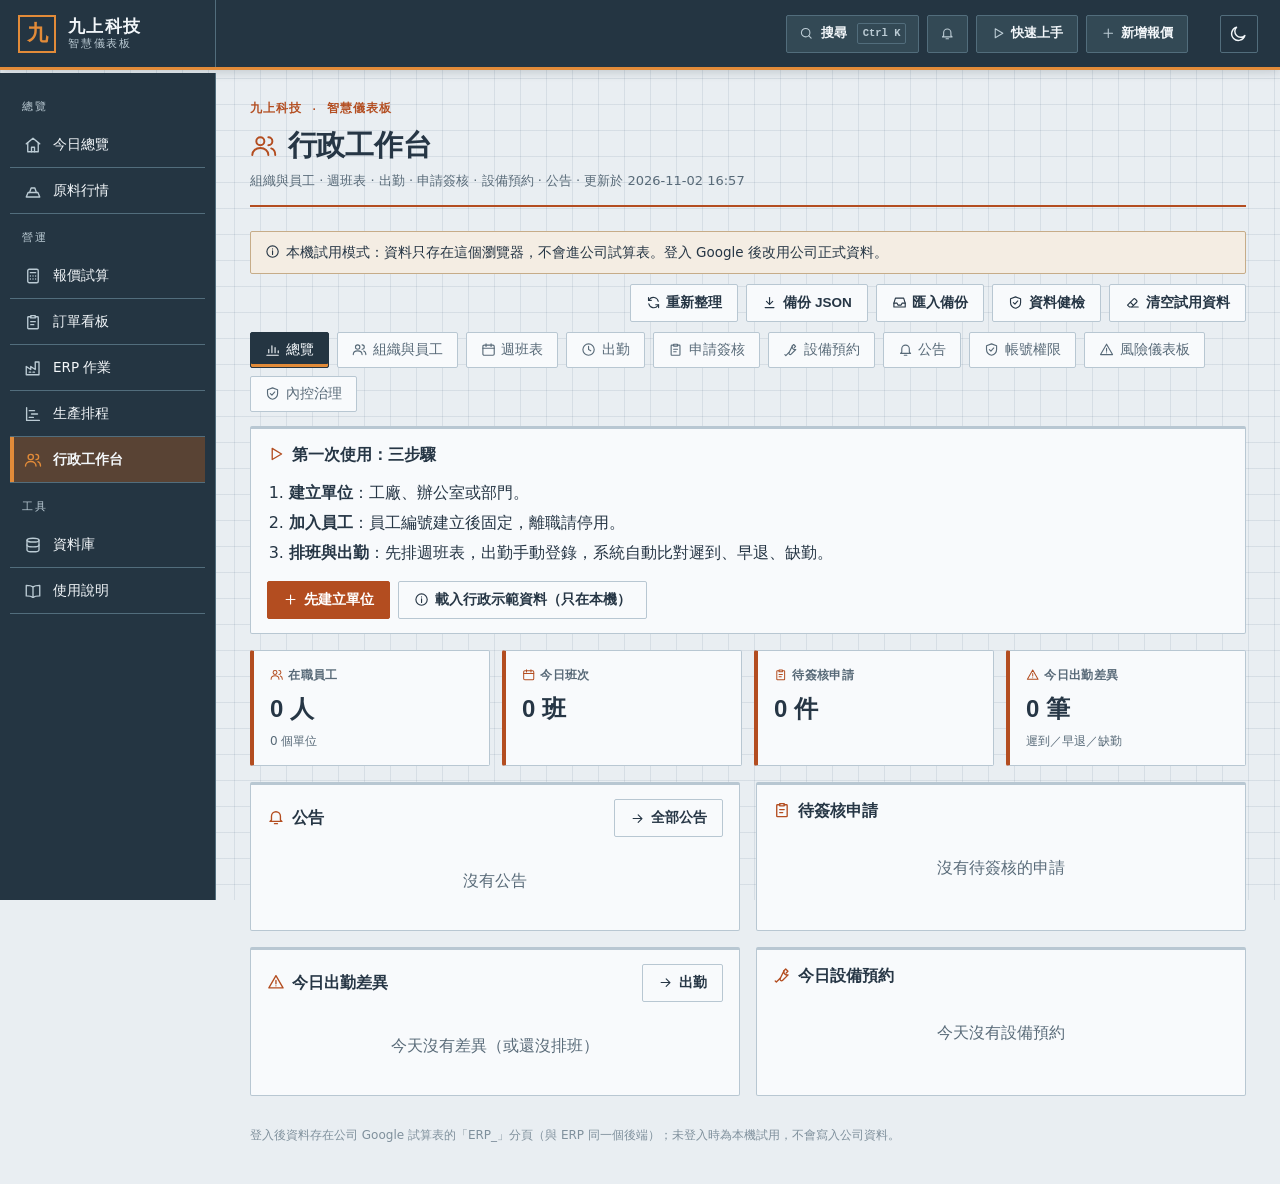
==== commit 6861c462: "更新銅鋁報價 2026-11-02T08:57Z [skip ci]" ====
--- a/docs/admin.html
+++ b/docs/admin.html
@@ -3,11 +3,11 @@
 <head>
 <meta charset="utf-8">
 <meta name="viewport" content="width=device-width, initial-scale=1">
-<link rel="stylesheet" href="assets/style.css?v=202611011846">
-<script src="config.js?v=202611011846"></script>
-<script src="assets/palette.js?v=202611011846" defer></script>
+<link rel="stylesheet" href="assets/style.css?v=202611020857">
+<script src="config.js?v=202611020857"></script>
+<script src="assets/palette.js?v=202611020857" defer></script>
 <script src="https://accounts.google.com/gsi/client" async defer></script>
-<link rel="stylesheet" href="assets/erp.css?v=202611011846">
+<link rel="stylesheet" href="assets/erp.css?v=202611020857">
 <title>九上科技 · 行政工作台</title>
 </head>
 <body>
@@ -15,23 +15,23 @@
     <div class="topbar"><a class="brand" href="index.html"><span class="brand-mark">九</span><span class="brand-name">九上科技<small>智慧儀表板</small></span></a><nav class="side" aria-label="主要功能"><div class="side-label">總覽</div><a href="index.html"><svg class="ic" aria-hidden="true"><use href="assets/icons.svg#home"/></svg><span>今日總覽</span></a><a href="metals.html"><svg class="ic" aria-hidden="true"><use href="assets/icons.svg#ingot"/></svg><span>原料行情</span></a><div class="side-label">營運</div><a href="quote.html"><svg class="ic" aria-hidden="true"><use href="assets/icons.svg#calc"/></svg><span>報價試算</span></a><a href="orders.html"><svg class="ic" aria-hidden="true"><use href="assets/icons.svg#clipboard"/></svg><span>訂單看板</span></a><a href="erp.html"><svg class="ic" aria-hidden="true"><use href="assets/icons.svg#factory"/></svg><span>ERP 作業</span></a><a href="schedule.html"><svg class="ic" aria-hidden="true"><use href="assets/icons.svg#gantt"/></svg><span>生產排程</span></a><a class="on" aria-current="page" href="admin.html"><svg class="ic" aria-hidden="true"><use href="assets/icons.svg#users"/></svg><span>行政工作台</span></a><div class="side-label">工具</div><a href="db.html"><svg class="ic" aria-hidden="true"><use href="assets/icons.svg#db"/></svg><span>資料庫</span></a><a href="help.html"><svg class="ic" aria-hidden="true"><use href="assets/icons.svg#book"/></svg><span>使用說明</span></a></nav><div class="toplinks"><button type="button" id="paletteBtn" class="tsearch" aria-label="搜尋（Ctrl+K）"><svg class="ic" aria-hidden="true"><use href="assets/icons.svg#search"/></svg>搜尋<kbd>Ctrl K</kbd></button><a href="help.html#start"><svg class="ic" aria-hidden="true"><use href="assets/icons.svg#play"/></svg>快速上手</a><a href="quote.html"><svg class="ic" aria-hidden="true"><use href="assets/icons.svg#plus"/></svg>新增報價</a></div><span id="gAuth" class="gauth"></span><button id="themeBtn" class="theme-btn" aria-label="切換深淺色"><svg class="ic" aria-hidden="true"><use href="assets/icons.svg#moon"/></svg></button></div>
     <div class="eyebrow">九上科技 · 智慧儀表板</div>
     <h1><svg class="ic" aria-hidden="true"><use href="assets/icons.svg#users"/></svg>行政工作台</h1>
-    <div class="sub">組織與員工 · 週班表 · 出勤 · 申請簽核 · 設備預約 · 公告 · 更新於 2026-11-02 02:46</div>
+    <div class="sub">組織與員工 · 週班表 · 出勤 · 申請簽核 · 設備預約 · 公告 · 更新於 2026-11-02 16:57</div>
     <div id="adminView" class="erpview">
       <div class="dbloading">載入中…</div>
     </div>
     <div class="foot">登入後資料存在公司 Google 試算表的「ERP_」分頁（與 ERP 同一個後端）；未登入時為本機試用，不會寫入公司資料。</div>
   </div>
-  <script src="assets/erp-engine.js?v=202611011846"></script>
-  <script src="assets/erp-admin.js?v=202611011846"></script>
-  <script src="assets/erp-roles.js?v=202611011846"></script>
-  <script src="assets/erp.js?v=202611011846"></script>
-  <script src="assets/erp-admin-ui.js?v=202611011846"></script>
-  <script src="assets/erp-access-ui.js?v=202611011846"></script>
-  <script src="assets/sched-kri.js?v=202611011846"></script>
-  <script src="assets/biz-kri.js?v=202611011846"></script>
-  <script src="assets/erp-risk-ui.js?v=202611011846"></script>
-  <script src="assets/governance.js?v=202611011846"></script>
-  <script src="assets/gov-ui.js?v=202611011846"></script>
-  <script src="assets/app.js?v=202611011846"></script>
+  <script src="assets/erp-engine.js?v=202611020857"></script>
+  <script src="assets/erp-admin.js?v=202611020857"></script>
+  <script src="assets/erp-roles.js?v=202611020857"></script>
+  <script src="assets/erp.js?v=202611020857"></script>
+  <script src="assets/erp-admin-ui.js?v=202611020857"></script>
+  <script src="assets/erp-access-ui.js?v=202611020857"></script>
+  <script src="assets/sched-kri.js?v=202611020857"></script>
+  <script src="assets/biz-kri.js?v=202611020857"></script>
+  <script src="assets/erp-risk-ui.js?v=202611020857"></script>
+  <script src="assets/governance.js?v=202611020857"></script>
+  <script src="assets/gov-ui.js?v=202611020857"></script>
+  <script src="assets/app.js?v=202611020857"></script>
 </body>
 </html>
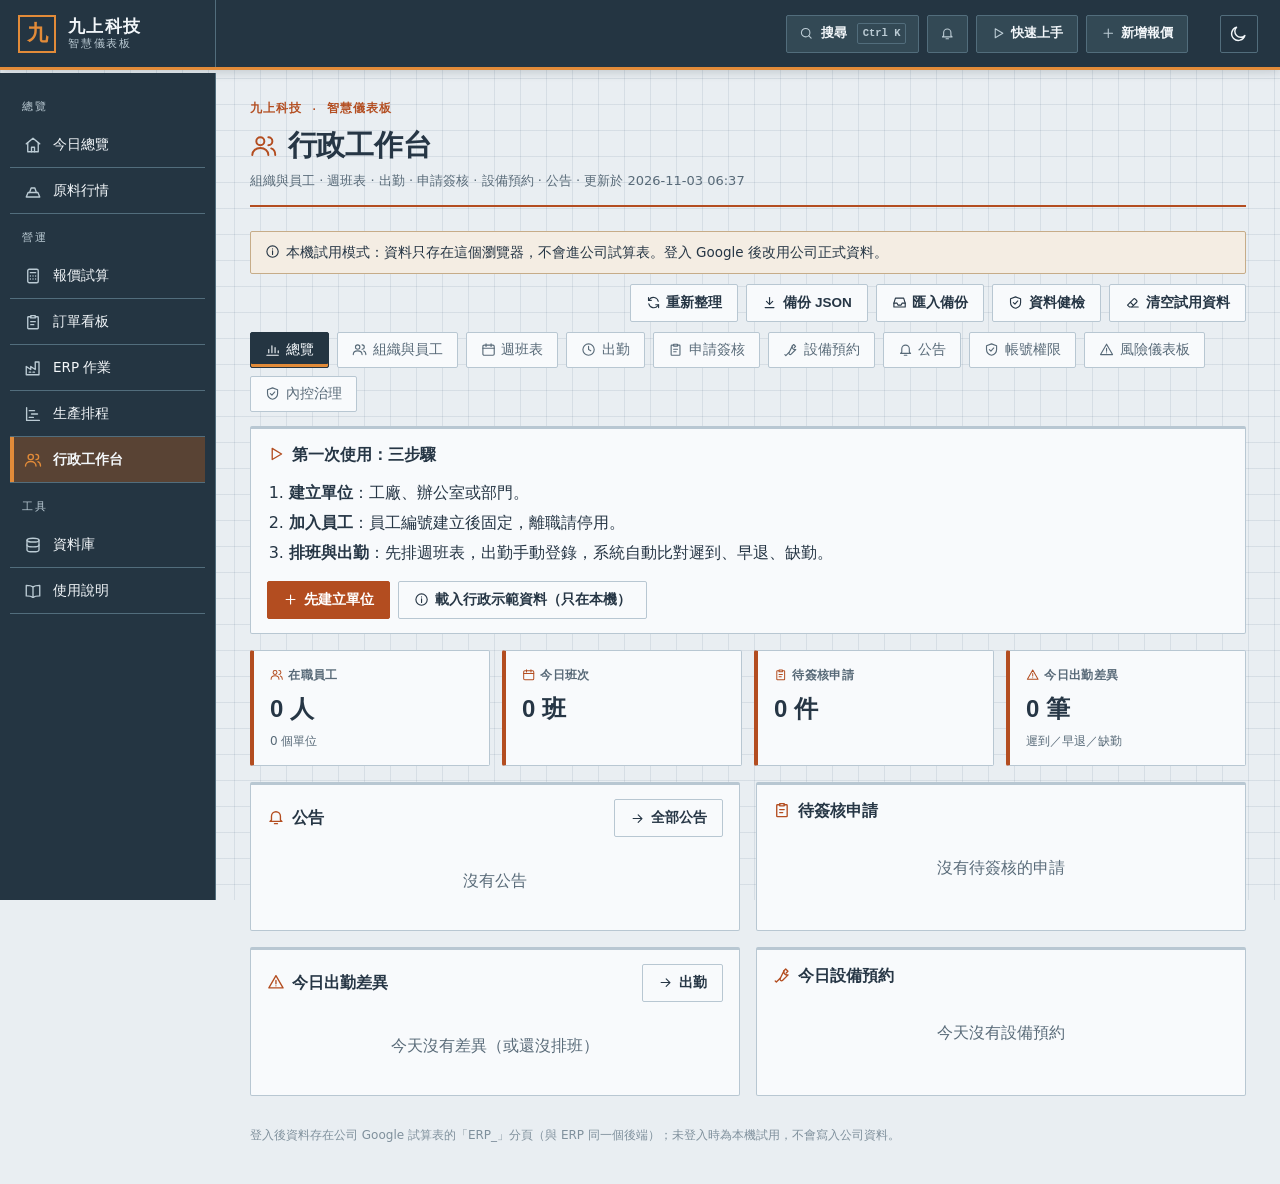
==== commit d0dd1bc8: "更新銅鋁報價 2026-11-02T22:37Z [skip ci]" ====
--- a/docs/admin.html
+++ b/docs/admin.html
@@ -3,11 +3,11 @@
 <head>
 <meta charset="utf-8">
 <meta name="viewport" content="width=device-width, initial-scale=1">
-<link rel="stylesheet" href="assets/style.css?v=202611020857">
-<script src="config.js?v=202611020857"></script>
-<script src="assets/palette.js?v=202611020857" defer></script>
+<link rel="stylesheet" href="assets/style.css?v=202611022237">
+<script src="config.js?v=202611022237"></script>
+<script src="assets/palette.js?v=202611022237" defer></script>
 <script src="https://accounts.google.com/gsi/client" async defer></script>
-<link rel="stylesheet" href="assets/erp.css?v=202611020857">
+<link rel="stylesheet" href="assets/erp.css?v=202611022237">
 <title>九上科技 · 行政工作台</title>
 </head>
 <body>
@@ -15,23 +15,23 @@
     <div class="topbar"><a class="brand" href="index.html"><span class="brand-mark">九</span><span class="brand-name">九上科技<small>智慧儀表板</small></span></a><nav class="side" aria-label="主要功能"><div class="side-label">總覽</div><a href="index.html"><svg class="ic" aria-hidden="true"><use href="assets/icons.svg#home"/></svg><span>今日總覽</span></a><a href="metals.html"><svg class="ic" aria-hidden="true"><use href="assets/icons.svg#ingot"/></svg><span>原料行情</span></a><div class="side-label">營運</div><a href="quote.html"><svg class="ic" aria-hidden="true"><use href="assets/icons.svg#calc"/></svg><span>報價試算</span></a><a href="orders.html"><svg class="ic" aria-hidden="true"><use href="assets/icons.svg#clipboard"/></svg><span>訂單看板</span></a><a href="erp.html"><svg class="ic" aria-hidden="true"><use href="assets/icons.svg#factory"/></svg><span>ERP 作業</span></a><a href="schedule.html"><svg class="ic" aria-hidden="true"><use href="assets/icons.svg#gantt"/></svg><span>生產排程</span></a><a class="on" aria-current="page" href="admin.html"><svg class="ic" aria-hidden="true"><use href="assets/icons.svg#users"/></svg><span>行政工作台</span></a><div class="side-label">工具</div><a href="db.html"><svg class="ic" aria-hidden="true"><use href="assets/icons.svg#db"/></svg><span>資料庫</span></a><a href="help.html"><svg class="ic" aria-hidden="true"><use href="assets/icons.svg#book"/></svg><span>使用說明</span></a></nav><div class="toplinks"><button type="button" id="paletteBtn" class="tsearch" aria-label="搜尋（Ctrl+K）"><svg class="ic" aria-hidden="true"><use href="assets/icons.svg#search"/></svg>搜尋<kbd>Ctrl K</kbd></button><a href="help.html#start"><svg class="ic" aria-hidden="true"><use href="assets/icons.svg#play"/></svg>快速上手</a><a href="quote.html"><svg class="ic" aria-hidden="true"><use href="assets/icons.svg#plus"/></svg>新增報價</a></div><span id="gAuth" class="gauth"></span><button id="themeBtn" class="theme-btn" aria-label="切換深淺色"><svg class="ic" aria-hidden="true"><use href="assets/icons.svg#moon"/></svg></button></div>
     <div class="eyebrow">九上科技 · 智慧儀表板</div>
     <h1><svg class="ic" aria-hidden="true"><use href="assets/icons.svg#users"/></svg>行政工作台</h1>
-    <div class="sub">組織與員工 · 週班表 · 出勤 · 申請簽核 · 設備預約 · 公告 · 更新於 2026-11-02 16:57</div>
+    <div class="sub">組織與員工 · 週班表 · 出勤 · 申請簽核 · 設備預約 · 公告 · 更新於 2026-11-03 06:37</div>
     <div id="adminView" class="erpview">
       <div class="dbloading">載入中…</div>
     </div>
     <div class="foot">登入後資料存在公司 Google 試算表的「ERP_」分頁（與 ERP 同一個後端）；未登入時為本機試用，不會寫入公司資料。</div>
   </div>
-  <script src="assets/erp-engine.js?v=202611020857"></script>
-  <script src="assets/erp-admin.js?v=202611020857"></script>
-  <script src="assets/erp-roles.js?v=202611020857"></script>
-  <script src="assets/erp.js?v=202611020857"></script>
-  <script src="assets/erp-admin-ui.js?v=202611020857"></script>
-  <script src="assets/erp-access-ui.js?v=202611020857"></script>
-  <script src="assets/sched-kri.js?v=202611020857"></script>
-  <script src="assets/biz-kri.js?v=202611020857"></script>
-  <script src="assets/erp-risk-ui.js?v=202611020857"></script>
-  <script src="assets/governance.js?v=202611020857"></script>
-  <script src="assets/gov-ui.js?v=202611020857"></script>
-  <script src="assets/app.js?v=202611020857"></script>
+  <script src="assets/erp-engine.js?v=202611022237"></script>
+  <script src="assets/erp-admin.js?v=202611022237"></script>
+  <script src="assets/erp-roles.js?v=202611022237"></script>
+  <script src="assets/erp.js?v=202611022237"></script>
+  <script src="assets/erp-admin-ui.js?v=202611022237"></script>
+  <script src="assets/erp-access-ui.js?v=202611022237"></script>
+  <script src="assets/sched-kri.js?v=202611022237"></script>
+  <script src="assets/biz-kri.js?v=202611022237"></script>
+  <script src="assets/erp-risk-ui.js?v=202611022237"></script>
+  <script src="assets/governance.js?v=202611022237"></script>
+  <script src="assets/gov-ui.js?v=202611022237"></script>
+  <script src="assets/app.js?v=202611022237"></script>
 </body>
 </html>
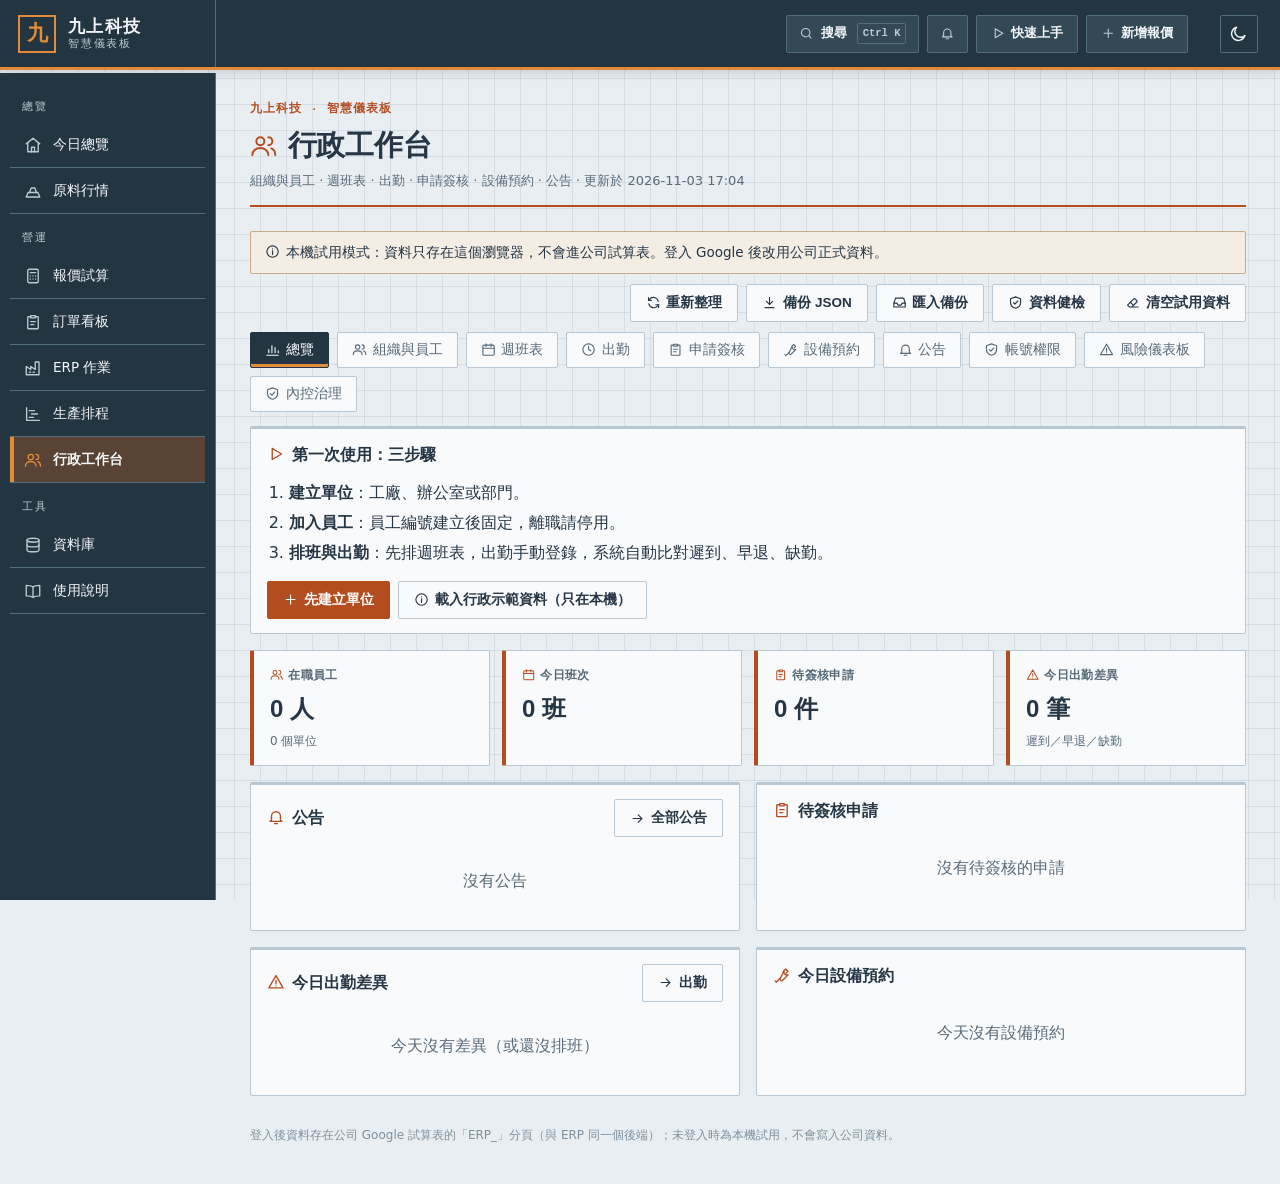
==== commit a8280941: "更新銅鋁報價 2026-11-03T09:04Z [skip ci]" ====
--- a/docs/admin.html
+++ b/docs/admin.html
@@ -3,11 +3,11 @@
 <head>
 <meta charset="utf-8">
 <meta name="viewport" content="width=device-width, initial-scale=1">
-<link rel="stylesheet" href="assets/style.css?v=202611022237">
-<script src="config.js?v=202611022237"></script>
-<script src="assets/palette.js?v=202611022237" defer></script>
+<link rel="stylesheet" href="assets/style.css?v=202611030904">
+<script src="config.js?v=202611030904"></script>
+<script src="assets/palette.js?v=202611030904" defer></script>
 <script src="https://accounts.google.com/gsi/client" async defer></script>
-<link rel="stylesheet" href="assets/erp.css?v=202611022237">
+<link rel="stylesheet" href="assets/erp.css?v=202611030904">
 <title>九上科技 · 行政工作台</title>
 </head>
 <body>
@@ -15,23 +15,23 @@
     <div class="topbar"><a class="brand" href="index.html"><span class="brand-mark">九</span><span class="brand-name">九上科技<small>智慧儀表板</small></span></a><nav class="side" aria-label="主要功能"><div class="side-label">總覽</div><a href="index.html"><svg class="ic" aria-hidden="true"><use href="assets/icons.svg#home"/></svg><span>今日總覽</span></a><a href="metals.html"><svg class="ic" aria-hidden="true"><use href="assets/icons.svg#ingot"/></svg><span>原料行情</span></a><div class="side-label">營運</div><a href="quote.html"><svg class="ic" aria-hidden="true"><use href="assets/icons.svg#calc"/></svg><span>報價試算</span></a><a href="orders.html"><svg class="ic" aria-hidden="true"><use href="assets/icons.svg#clipboard"/></svg><span>訂單看板</span></a><a href="erp.html"><svg class="ic" aria-hidden="true"><use href="assets/icons.svg#factory"/></svg><span>ERP 作業</span></a><a href="schedule.html"><svg class="ic" aria-hidden="true"><use href="assets/icons.svg#gantt"/></svg><span>生產排程</span></a><a class="on" aria-current="page" href="admin.html"><svg class="ic" aria-hidden="true"><use href="assets/icons.svg#users"/></svg><span>行政工作台</span></a><div class="side-label">工具</div><a href="db.html"><svg class="ic" aria-hidden="true"><use href="assets/icons.svg#db"/></svg><span>資料庫</span></a><a href="help.html"><svg class="ic" aria-hidden="true"><use href="assets/icons.svg#book"/></svg><span>使用說明</span></a></nav><div class="toplinks"><button type="button" id="paletteBtn" class="tsearch" aria-label="搜尋（Ctrl+K）"><svg class="ic" aria-hidden="true"><use href="assets/icons.svg#search"/></svg>搜尋<kbd>Ctrl K</kbd></button><a href="help.html#start"><svg class="ic" aria-hidden="true"><use href="assets/icons.svg#play"/></svg>快速上手</a><a href="quote.html"><svg class="ic" aria-hidden="true"><use href="assets/icons.svg#plus"/></svg>新增報價</a></div><span id="gAuth" class="gauth"></span><button id="themeBtn" class="theme-btn" aria-label="切換深淺色"><svg class="ic" aria-hidden="true"><use href="assets/icons.svg#moon"/></svg></button></div>
     <div class="eyebrow">九上科技 · 智慧儀表板</div>
     <h1><svg class="ic" aria-hidden="true"><use href="assets/icons.svg#users"/></svg>行政工作台</h1>
-    <div class="sub">組織與員工 · 週班表 · 出勤 · 申請簽核 · 設備預約 · 公告 · 更新於 2026-11-03 06:37</div>
+    <div class="sub">組織與員工 · 週班表 · 出勤 · 申請簽核 · 設備預約 · 公告 · 更新於 2026-11-03 17:04</div>
     <div id="adminView" class="erpview">
       <div class="dbloading">載入中…</div>
     </div>
     <div class="foot">登入後資料存在公司 Google 試算表的「ERP_」分頁（與 ERP 同一個後端）；未登入時為本機試用，不會寫入公司資料。</div>
   </div>
-  <script src="assets/erp-engine.js?v=202611022237"></script>
-  <script src="assets/erp-admin.js?v=202611022237"></script>
-  <script src="assets/erp-roles.js?v=202611022237"></script>
-  <script src="assets/erp.js?v=202611022237"></script>
-  <script src="assets/erp-admin-ui.js?v=202611022237"></script>
-  <script src="assets/erp-access-ui.js?v=202611022237"></script>
-  <script src="assets/sched-kri.js?v=202611022237"></script>
-  <script src="assets/biz-kri.js?v=202611022237"></script>
-  <script src="assets/erp-risk-ui.js?v=202611022237"></script>
-  <script src="assets/governance.js?v=202611022237"></script>
-  <script src="assets/gov-ui.js?v=202611022237"></script>
-  <script src="assets/app.js?v=202611022237"></script>
+  <script src="assets/erp-engine.js?v=202611030904"></script>
+  <script src="assets/erp-admin.js?v=202611030904"></script>
+  <script src="assets/erp-roles.js?v=202611030904"></script>
+  <script src="assets/erp.js?v=202611030904"></script>
+  <script src="assets/erp-admin-ui.js?v=202611030904"></script>
+  <script src="assets/erp-access-ui.js?v=202611030904"></script>
+  <script src="assets/sched-kri.js?v=202611030904"></script>
+  <script src="assets/biz-kri.js?v=202611030904"></script>
+  <script src="assets/erp-risk-ui.js?v=202611030904"></script>
+  <script src="assets/governance.js?v=202611030904"></script>
+  <script src="assets/gov-ui.js?v=202611030904"></script>
+  <script src="assets/app.js?v=202611030904"></script>
 </body>
 </html>
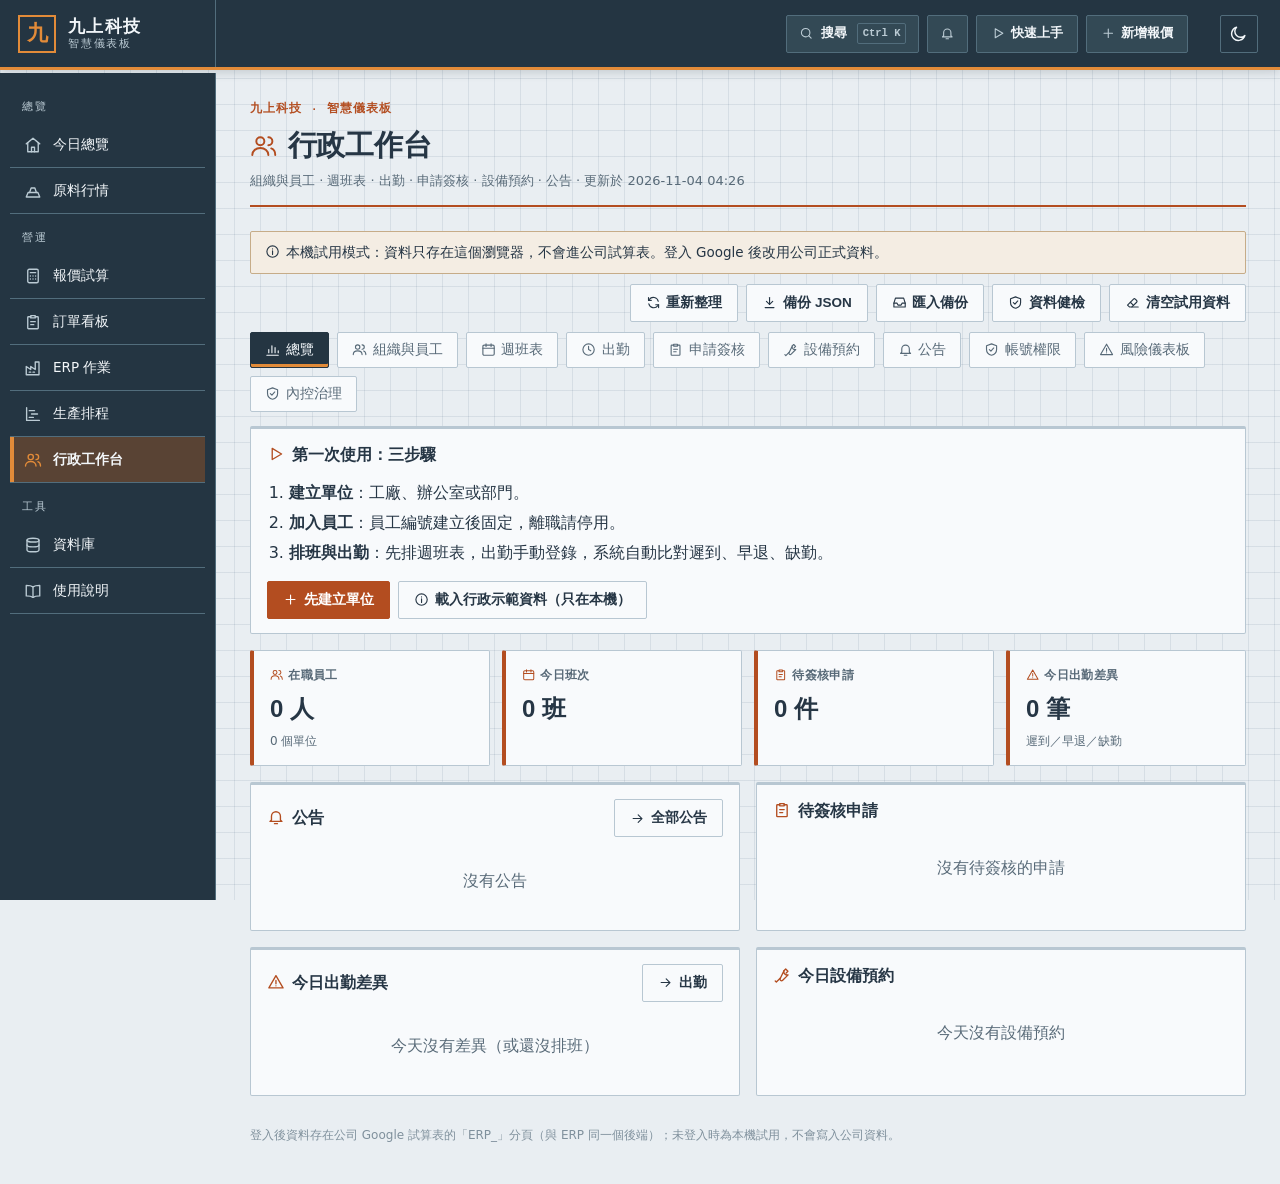
==== commit e73c734e: "更新銅鋁報價 2026-11-03T20:26Z [skip ci]" ====
--- a/docs/admin.html
+++ b/docs/admin.html
@@ -3,11 +3,11 @@
 <head>
 <meta charset="utf-8">
 <meta name="viewport" content="width=device-width, initial-scale=1">
-<link rel="stylesheet" href="assets/style.css?v=202611030904">
-<script src="config.js?v=202611030904"></script>
-<script src="assets/palette.js?v=202611030904" defer></script>
+<link rel="stylesheet" href="assets/style.css?v=202611032026">
+<script src="config.js?v=202611032026"></script>
+<script src="assets/palette.js?v=202611032026" defer></script>
 <script src="https://accounts.google.com/gsi/client" async defer></script>
-<link rel="stylesheet" href="assets/erp.css?v=202611030904">
+<link rel="stylesheet" href="assets/erp.css?v=202611032026">
 <title>九上科技 · 行政工作台</title>
 </head>
 <body>
@@ -15,23 +15,23 @@
     <div class="topbar"><a class="brand" href="index.html"><span class="brand-mark">九</span><span class="brand-name">九上科技<small>智慧儀表板</small></span></a><nav class="side" aria-label="主要功能"><div class="side-label">總覽</div><a href="index.html"><svg class="ic" aria-hidden="true"><use href="assets/icons.svg#home"/></svg><span>今日總覽</span></a><a href="metals.html"><svg class="ic" aria-hidden="true"><use href="assets/icons.svg#ingot"/></svg><span>原料行情</span></a><div class="side-label">營運</div><a href="quote.html"><svg class="ic" aria-hidden="true"><use href="assets/icons.svg#calc"/></svg><span>報價試算</span></a><a href="orders.html"><svg class="ic" aria-hidden="true"><use href="assets/icons.svg#clipboard"/></svg><span>訂單看板</span></a><a href="erp.html"><svg class="ic" aria-hidden="true"><use href="assets/icons.svg#factory"/></svg><span>ERP 作業</span></a><a href="schedule.html"><svg class="ic" aria-hidden="true"><use href="assets/icons.svg#gantt"/></svg><span>生產排程</span></a><a class="on" aria-current="page" href="admin.html"><svg class="ic" aria-hidden="true"><use href="assets/icons.svg#users"/></svg><span>行政工作台</span></a><div class="side-label">工具</div><a href="db.html"><svg class="ic" aria-hidden="true"><use href="assets/icons.svg#db"/></svg><span>資料庫</span></a><a href="help.html"><svg class="ic" aria-hidden="true"><use href="assets/icons.svg#book"/></svg><span>使用說明</span></a></nav><div class="toplinks"><button type="button" id="paletteBtn" class="tsearch" aria-label="搜尋（Ctrl+K）"><svg class="ic" aria-hidden="true"><use href="assets/icons.svg#search"/></svg>搜尋<kbd>Ctrl K</kbd></button><a href="help.html#start"><svg class="ic" aria-hidden="true"><use href="assets/icons.svg#play"/></svg>快速上手</a><a href="quote.html"><svg class="ic" aria-hidden="true"><use href="assets/icons.svg#plus"/></svg>新增報價</a></div><span id="gAuth" class="gauth"></span><button id="themeBtn" class="theme-btn" aria-label="切換深淺色"><svg class="ic" aria-hidden="true"><use href="assets/icons.svg#moon"/></svg></button></div>
     <div class="eyebrow">九上科技 · 智慧儀表板</div>
     <h1><svg class="ic" aria-hidden="true"><use href="assets/icons.svg#users"/></svg>行政工作台</h1>
-    <div class="sub">組織與員工 · 週班表 · 出勤 · 申請簽核 · 設備預約 · 公告 · 更新於 2026-11-03 17:04</div>
+    <div class="sub">組織與員工 · 週班表 · 出勤 · 申請簽核 · 設備預約 · 公告 · 更新於 2026-11-04 04:26</div>
     <div id="adminView" class="erpview">
       <div class="dbloading">載入中…</div>
     </div>
     <div class="foot">登入後資料存在公司 Google 試算表的「ERP_」分頁（與 ERP 同一個後端）；未登入時為本機試用，不會寫入公司資料。</div>
   </div>
-  <script src="assets/erp-engine.js?v=202611030904"></script>
-  <script src="assets/erp-admin.js?v=202611030904"></script>
-  <script src="assets/erp-roles.js?v=202611030904"></script>
-  <script src="assets/erp.js?v=202611030904"></script>
-  <script src="assets/erp-admin-ui.js?v=202611030904"></script>
-  <script src="assets/erp-access-ui.js?v=202611030904"></script>
-  <script src="assets/sched-kri.js?v=202611030904"></script>
-  <script src="assets/biz-kri.js?v=202611030904"></script>
-  <script src="assets/erp-risk-ui.js?v=202611030904"></script>
-  <script src="assets/governance.js?v=202611030904"></script>
-  <script src="assets/gov-ui.js?v=202611030904"></script>
-  <script src="assets/app.js?v=202611030904"></script>
+  <script src="assets/erp-engine.js?v=202611032026"></script>
+  <script src="assets/erp-admin.js?v=202611032026"></script>
+  <script src="assets/erp-roles.js?v=202611032026"></script>
+  <script src="assets/erp.js?v=202611032026"></script>
+  <script src="assets/erp-admin-ui.js?v=202611032026"></script>
+  <script src="assets/erp-access-ui.js?v=202611032026"></script>
+  <script src="assets/sched-kri.js?v=202611032026"></script>
+  <script src="assets/biz-kri.js?v=202611032026"></script>
+  <script src="assets/erp-risk-ui.js?v=202611032026"></script>
+  <script src="assets/governance.js?v=202611032026"></script>
+  <script src="assets/gov-ui.js?v=202611032026"></script>
+  <script src="assets/app.js?v=202611032026"></script>
 </body>
 </html>
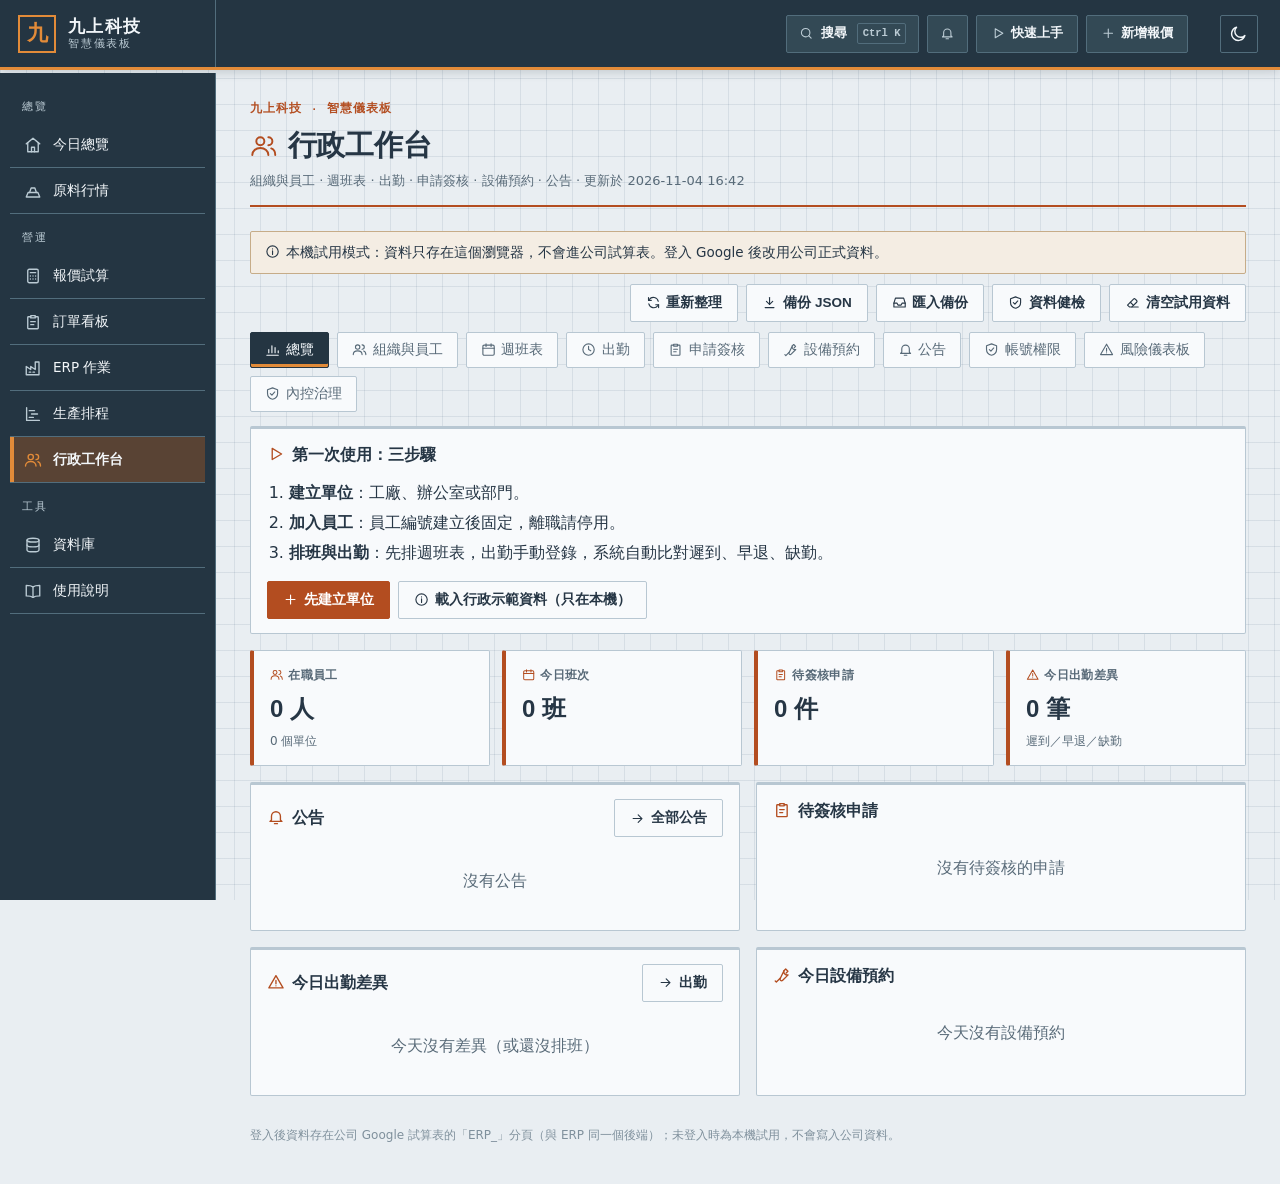
==== commit f9ad7eff: "更新銅鋁報價 2026-11-04T08:42Z [skip ci]" ====
--- a/docs/admin.html
+++ b/docs/admin.html
@@ -3,11 +3,11 @@
 <head>
 <meta charset="utf-8">
 <meta name="viewport" content="width=device-width, initial-scale=1">
-<link rel="stylesheet" href="assets/style.css?v=202611032026">
-<script src="config.js?v=202611032026"></script>
-<script src="assets/palette.js?v=202611032026" defer></script>
+<link rel="stylesheet" href="assets/style.css?v=202611040842">
+<script src="config.js?v=202611040842"></script>
+<script src="assets/palette.js?v=202611040842" defer></script>
 <script src="https://accounts.google.com/gsi/client" async defer></script>
-<link rel="stylesheet" href="assets/erp.css?v=202611032026">
+<link rel="stylesheet" href="assets/erp.css?v=202611040842">
 <title>九上科技 · 行政工作台</title>
 </head>
 <body>
@@ -15,23 +15,23 @@
     <div class="topbar"><a class="brand" href="index.html"><span class="brand-mark">九</span><span class="brand-name">九上科技<small>智慧儀表板</small></span></a><nav class="side" aria-label="主要功能"><div class="side-label">總覽</div><a href="index.html"><svg class="ic" aria-hidden="true"><use href="assets/icons.svg#home"/></svg><span>今日總覽</span></a><a href="metals.html"><svg class="ic" aria-hidden="true"><use href="assets/icons.svg#ingot"/></svg><span>原料行情</span></a><div class="side-label">營運</div><a href="quote.html"><svg class="ic" aria-hidden="true"><use href="assets/icons.svg#calc"/></svg><span>報價試算</span></a><a href="orders.html"><svg class="ic" aria-hidden="true"><use href="assets/icons.svg#clipboard"/></svg><span>訂單看板</span></a><a href="erp.html"><svg class="ic" aria-hidden="true"><use href="assets/icons.svg#factory"/></svg><span>ERP 作業</span></a><a href="schedule.html"><svg class="ic" aria-hidden="true"><use href="assets/icons.svg#gantt"/></svg><span>生產排程</span></a><a class="on" aria-current="page" href="admin.html"><svg class="ic" aria-hidden="true"><use href="assets/icons.svg#users"/></svg><span>行政工作台</span></a><div class="side-label">工具</div><a href="db.html"><svg class="ic" aria-hidden="true"><use href="assets/icons.svg#db"/></svg><span>資料庫</span></a><a href="help.html"><svg class="ic" aria-hidden="true"><use href="assets/icons.svg#book"/></svg><span>使用說明</span></a></nav><div class="toplinks"><button type="button" id="paletteBtn" class="tsearch" aria-label="搜尋（Ctrl+K）"><svg class="ic" aria-hidden="true"><use href="assets/icons.svg#search"/></svg>搜尋<kbd>Ctrl K</kbd></button><a href="help.html#start"><svg class="ic" aria-hidden="true"><use href="assets/icons.svg#play"/></svg>快速上手</a><a href="quote.html"><svg class="ic" aria-hidden="true"><use href="assets/icons.svg#plus"/></svg>新增報價</a></div><span id="gAuth" class="gauth"></span><button id="themeBtn" class="theme-btn" aria-label="切換深淺色"><svg class="ic" aria-hidden="true"><use href="assets/icons.svg#moon"/></svg></button></div>
     <div class="eyebrow">九上科技 · 智慧儀表板</div>
     <h1><svg class="ic" aria-hidden="true"><use href="assets/icons.svg#users"/></svg>行政工作台</h1>
-    <div class="sub">組織與員工 · 週班表 · 出勤 · 申請簽核 · 設備預約 · 公告 · 更新於 2026-11-04 04:26</div>
+    <div class="sub">組織與員工 · 週班表 · 出勤 · 申請簽核 · 設備預約 · 公告 · 更新於 2026-11-04 16:42</div>
     <div id="adminView" class="erpview">
       <div class="dbloading">載入中…</div>
     </div>
     <div class="foot">登入後資料存在公司 Google 試算表的「ERP_」分頁（與 ERP 同一個後端）；未登入時為本機試用，不會寫入公司資料。</div>
   </div>
-  <script src="assets/erp-engine.js?v=202611032026"></script>
-  <script src="assets/erp-admin.js?v=202611032026"></script>
-  <script src="assets/erp-roles.js?v=202611032026"></script>
-  <script src="assets/erp.js?v=202611032026"></script>
-  <script src="assets/erp-admin-ui.js?v=202611032026"></script>
-  <script src="assets/erp-access-ui.js?v=202611032026"></script>
-  <script src="assets/sched-kri.js?v=202611032026"></script>
-  <script src="assets/biz-kri.js?v=202611032026"></script>
-  <script src="assets/erp-risk-ui.js?v=202611032026"></script>
-  <script src="assets/governance.js?v=202611032026"></script>
-  <script src="assets/gov-ui.js?v=202611032026"></script>
-  <script src="assets/app.js?v=202611032026"></script>
+  <script src="assets/erp-engine.js?v=202611040842"></script>
+  <script src="assets/erp-admin.js?v=202611040842"></script>
+  <script src="assets/erp-roles.js?v=202611040842"></script>
+  <script src="assets/erp.js?v=202611040842"></script>
+  <script src="assets/erp-admin-ui.js?v=202611040842"></script>
+  <script src="assets/erp-access-ui.js?v=202611040842"></script>
+  <script src="assets/sched-kri.js?v=202611040842"></script>
+  <script src="assets/biz-kri.js?v=202611040842"></script>
+  <script src="assets/erp-risk-ui.js?v=202611040842"></script>
+  <script src="assets/governance.js?v=202611040842"></script>
+  <script src="assets/gov-ui.js?v=202611040842"></script>
+  <script src="assets/app.js?v=202611040842"></script>
 </body>
 </html>
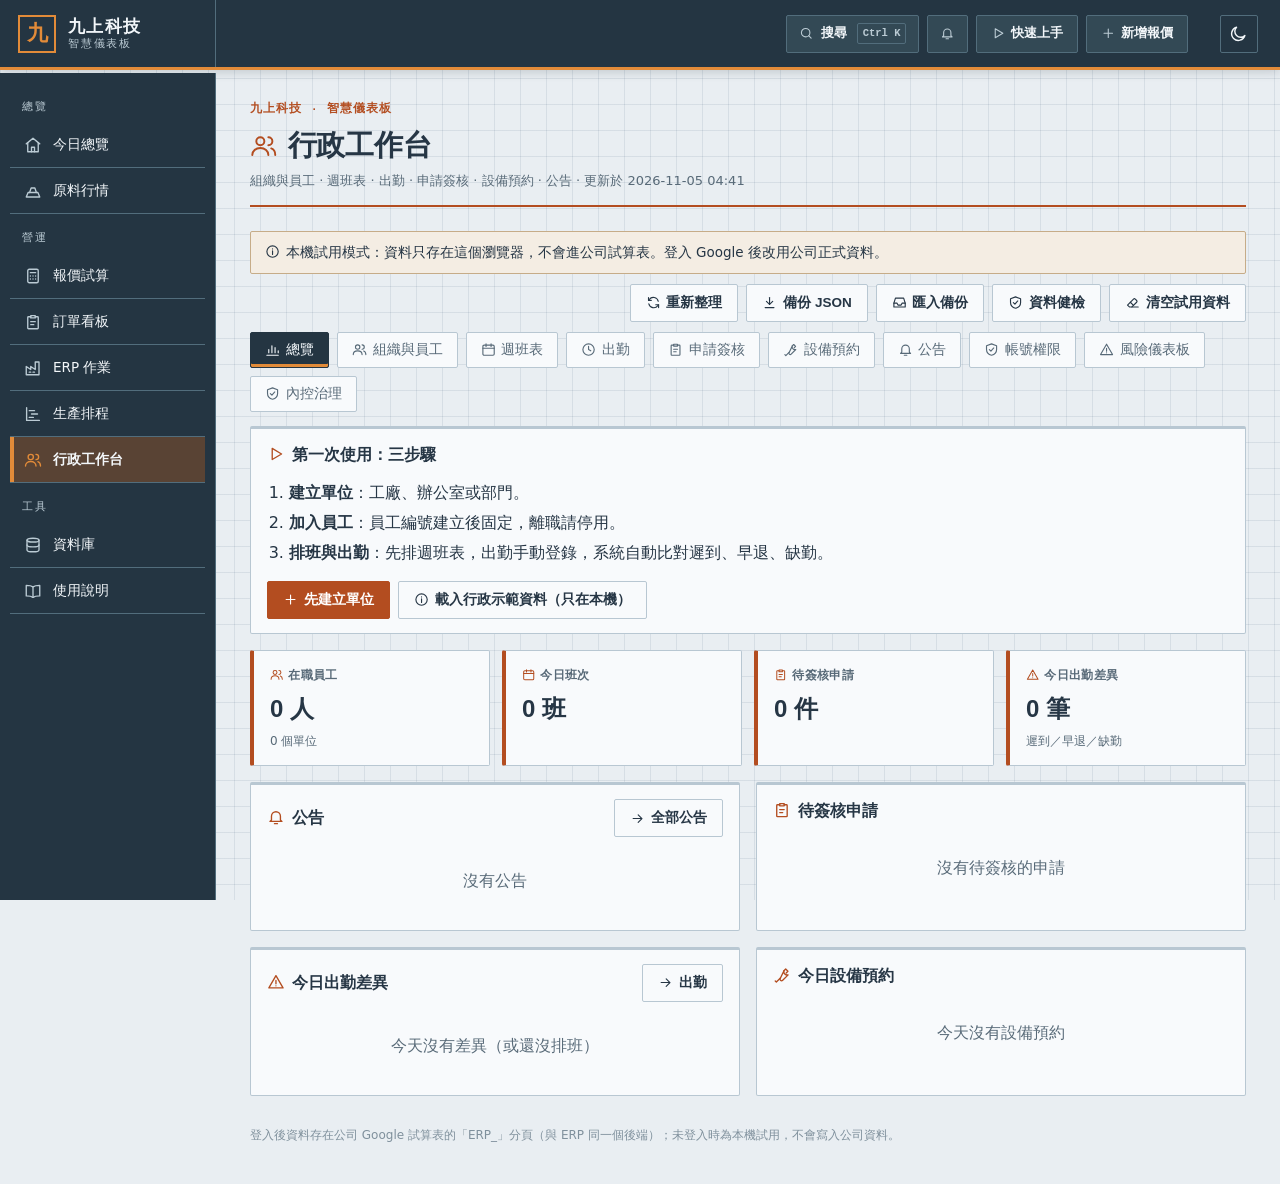
==== commit 62b49b15: "更新銅鋁報價 2026-11-04T20:41Z [skip ci]" ====
--- a/docs/admin.html
+++ b/docs/admin.html
@@ -3,11 +3,11 @@
 <head>
 <meta charset="utf-8">
 <meta name="viewport" content="width=device-width, initial-scale=1">
-<link rel="stylesheet" href="assets/style.css?v=202611040842">
-<script src="config.js?v=202611040842"></script>
-<script src="assets/palette.js?v=202611040842" defer></script>
+<link rel="stylesheet" href="assets/style.css?v=202611042041">
+<script src="config.js?v=202611042041"></script>
+<script src="assets/palette.js?v=202611042041" defer></script>
 <script src="https://accounts.google.com/gsi/client" async defer></script>
-<link rel="stylesheet" href="assets/erp.css?v=202611040842">
+<link rel="stylesheet" href="assets/erp.css?v=202611042041">
 <title>九上科技 · 行政工作台</title>
 </head>
 <body>
@@ -15,23 +15,23 @@
     <div class="topbar"><a class="brand" href="index.html"><span class="brand-mark">九</span><span class="brand-name">九上科技<small>智慧儀表板</small></span></a><nav class="side" aria-label="主要功能"><div class="side-label">總覽</div><a href="index.html"><svg class="ic" aria-hidden="true"><use href="assets/icons.svg#home"/></svg><span>今日總覽</span></a><a href="metals.html"><svg class="ic" aria-hidden="true"><use href="assets/icons.svg#ingot"/></svg><span>原料行情</span></a><div class="side-label">營運</div><a href="quote.html"><svg class="ic" aria-hidden="true"><use href="assets/icons.svg#calc"/></svg><span>報價試算</span></a><a href="orders.html"><svg class="ic" aria-hidden="true"><use href="assets/icons.svg#clipboard"/></svg><span>訂單看板</span></a><a href="erp.html"><svg class="ic" aria-hidden="true"><use href="assets/icons.svg#factory"/></svg><span>ERP 作業</span></a><a href="schedule.html"><svg class="ic" aria-hidden="true"><use href="assets/icons.svg#gantt"/></svg><span>生產排程</span></a><a class="on" aria-current="page" href="admin.html"><svg class="ic" aria-hidden="true"><use href="assets/icons.svg#users"/></svg><span>行政工作台</span></a><div class="side-label">工具</div><a href="db.html"><svg class="ic" aria-hidden="true"><use href="assets/icons.svg#db"/></svg><span>資料庫</span></a><a href="help.html"><svg class="ic" aria-hidden="true"><use href="assets/icons.svg#book"/></svg><span>使用說明</span></a></nav><div class="toplinks"><button type="button" id="paletteBtn" class="tsearch" aria-label="搜尋（Ctrl+K）"><svg class="ic" aria-hidden="true"><use href="assets/icons.svg#search"/></svg>搜尋<kbd>Ctrl K</kbd></button><a href="help.html#start"><svg class="ic" aria-hidden="true"><use href="assets/icons.svg#play"/></svg>快速上手</a><a href="quote.html"><svg class="ic" aria-hidden="true"><use href="assets/icons.svg#plus"/></svg>新增報價</a></div><span id="gAuth" class="gauth"></span><button id="themeBtn" class="theme-btn" aria-label="切換深淺色"><svg class="ic" aria-hidden="true"><use href="assets/icons.svg#moon"/></svg></button></div>
     <div class="eyebrow">九上科技 · 智慧儀表板</div>
     <h1><svg class="ic" aria-hidden="true"><use href="assets/icons.svg#users"/></svg>行政工作台</h1>
-    <div class="sub">組織與員工 · 週班表 · 出勤 · 申請簽核 · 設備預約 · 公告 · 更新於 2026-11-04 16:42</div>
+    <div class="sub">組織與員工 · 週班表 · 出勤 · 申請簽核 · 設備預約 · 公告 · 更新於 2026-11-05 04:41</div>
     <div id="adminView" class="erpview">
       <div class="dbloading">載入中…</div>
     </div>
     <div class="foot">登入後資料存在公司 Google 試算表的「ERP_」分頁（與 ERP 同一個後端）；未登入時為本機試用，不會寫入公司資料。</div>
   </div>
-  <script src="assets/erp-engine.js?v=202611040842"></script>
-  <script src="assets/erp-admin.js?v=202611040842"></script>
-  <script src="assets/erp-roles.js?v=202611040842"></script>
-  <script src="assets/erp.js?v=202611040842"></script>
-  <script src="assets/erp-admin-ui.js?v=202611040842"></script>
-  <script src="assets/erp-access-ui.js?v=202611040842"></script>
-  <script src="assets/sched-kri.js?v=202611040842"></script>
-  <script src="assets/biz-kri.js?v=202611040842"></script>
-  <script src="assets/erp-risk-ui.js?v=202611040842"></script>
-  <script src="assets/governance.js?v=202611040842"></script>
-  <script src="assets/gov-ui.js?v=202611040842"></script>
-  <script src="assets/app.js?v=202611040842"></script>
+  <script src="assets/erp-engine.js?v=202611042041"></script>
+  <script src="assets/erp-admin.js?v=202611042041"></script>
+  <script src="assets/erp-roles.js?v=202611042041"></script>
+  <script src="assets/erp.js?v=202611042041"></script>
+  <script src="assets/erp-admin-ui.js?v=202611042041"></script>
+  <script src="assets/erp-access-ui.js?v=202611042041"></script>
+  <script src="assets/sched-kri.js?v=202611042041"></script>
+  <script src="assets/biz-kri.js?v=202611042041"></script>
+  <script src="assets/erp-risk-ui.js?v=202611042041"></script>
+  <script src="assets/governance.js?v=202611042041"></script>
+  <script src="assets/gov-ui.js?v=202611042041"></script>
+  <script src="assets/app.js?v=202611042041"></script>
 </body>
 </html>
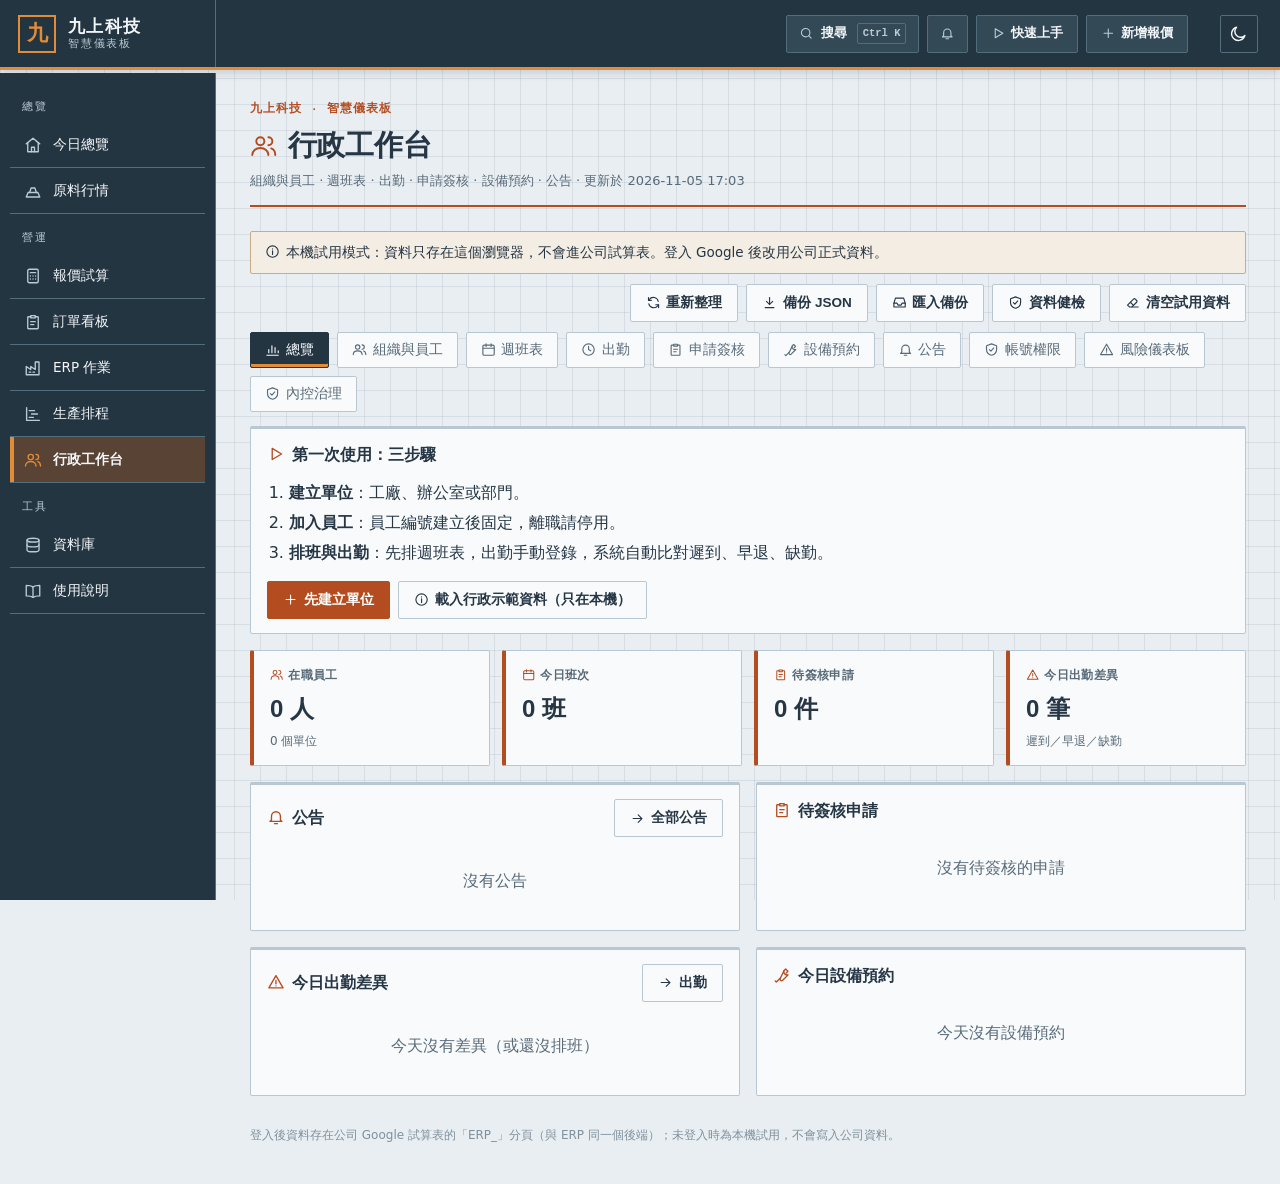
==== commit 2f2df876: "更新銅鋁報價 2026-11-05T09:03Z [skip ci]" ====
--- a/docs/admin.html
+++ b/docs/admin.html
@@ -3,11 +3,11 @@
 <head>
 <meta charset="utf-8">
 <meta name="viewport" content="width=device-width, initial-scale=1">
-<link rel="stylesheet" href="assets/style.css?v=202611042041">
-<script src="config.js?v=202611042041"></script>
-<script src="assets/palette.js?v=202611042041" defer></script>
+<link rel="stylesheet" href="assets/style.css?v=202611050902">
+<script src="config.js?v=202611050902"></script>
+<script src="assets/palette.js?v=202611050902" defer></script>
 <script src="https://accounts.google.com/gsi/client" async defer></script>
-<link rel="stylesheet" href="assets/erp.css?v=202611042041">
+<link rel="stylesheet" href="assets/erp.css?v=202611050902">
 <title>九上科技 · 行政工作台</title>
 </head>
 <body>
@@ -15,23 +15,23 @@
     <div class="topbar"><a class="brand" href="index.html"><span class="brand-mark">九</span><span class="brand-name">九上科技<small>智慧儀表板</small></span></a><nav class="side" aria-label="主要功能"><div class="side-label">總覽</div><a href="index.html"><svg class="ic" aria-hidden="true"><use href="assets/icons.svg#home"/></svg><span>今日總覽</span></a><a href="metals.html"><svg class="ic" aria-hidden="true"><use href="assets/icons.svg#ingot"/></svg><span>原料行情</span></a><div class="side-label">營運</div><a href="quote.html"><svg class="ic" aria-hidden="true"><use href="assets/icons.svg#calc"/></svg><span>報價試算</span></a><a href="orders.html"><svg class="ic" aria-hidden="true"><use href="assets/icons.svg#clipboard"/></svg><span>訂單看板</span></a><a href="erp.html"><svg class="ic" aria-hidden="true"><use href="assets/icons.svg#factory"/></svg><span>ERP 作業</span></a><a href="schedule.html"><svg class="ic" aria-hidden="true"><use href="assets/icons.svg#gantt"/></svg><span>生產排程</span></a><a class="on" aria-current="page" href="admin.html"><svg class="ic" aria-hidden="true"><use href="assets/icons.svg#users"/></svg><span>行政工作台</span></a><div class="side-label">工具</div><a href="db.html"><svg class="ic" aria-hidden="true"><use href="assets/icons.svg#db"/></svg><span>資料庫</span></a><a href="help.html"><svg class="ic" aria-hidden="true"><use href="assets/icons.svg#book"/></svg><span>使用說明</span></a></nav><div class="toplinks"><button type="button" id="paletteBtn" class="tsearch" aria-label="搜尋（Ctrl+K）"><svg class="ic" aria-hidden="true"><use href="assets/icons.svg#search"/></svg>搜尋<kbd>Ctrl K</kbd></button><a href="help.html#start"><svg class="ic" aria-hidden="true"><use href="assets/icons.svg#play"/></svg>快速上手</a><a href="quote.html"><svg class="ic" aria-hidden="true"><use href="assets/icons.svg#plus"/></svg>新增報價</a></div><span id="gAuth" class="gauth"></span><button id="themeBtn" class="theme-btn" aria-label="切換深淺色"><svg class="ic" aria-hidden="true"><use href="assets/icons.svg#moon"/></svg></button></div>
     <div class="eyebrow">九上科技 · 智慧儀表板</div>
     <h1><svg class="ic" aria-hidden="true"><use href="assets/icons.svg#users"/></svg>行政工作台</h1>
-    <div class="sub">組織與員工 · 週班表 · 出勤 · 申請簽核 · 設備預約 · 公告 · 更新於 2026-11-05 04:41</div>
+    <div class="sub">組織與員工 · 週班表 · 出勤 · 申請簽核 · 設備預約 · 公告 · 更新於 2026-11-05 17:03</div>
     <div id="adminView" class="erpview">
       <div class="dbloading">載入中…</div>
     </div>
     <div class="foot">登入後資料存在公司 Google 試算表的「ERP_」分頁（與 ERP 同一個後端）；未登入時為本機試用，不會寫入公司資料。</div>
   </div>
-  <script src="assets/erp-engine.js?v=202611042041"></script>
-  <script src="assets/erp-admin.js?v=202611042041"></script>
-  <script src="assets/erp-roles.js?v=202611042041"></script>
-  <script src="assets/erp.js?v=202611042041"></script>
-  <script src="assets/erp-admin-ui.js?v=202611042041"></script>
-  <script src="assets/erp-access-ui.js?v=202611042041"></script>
-  <script src="assets/sched-kri.js?v=202611042041"></script>
-  <script src="assets/biz-kri.js?v=202611042041"></script>
-  <script src="assets/erp-risk-ui.js?v=202611042041"></script>
-  <script src="assets/governance.js?v=202611042041"></script>
-  <script src="assets/gov-ui.js?v=202611042041"></script>
-  <script src="assets/app.js?v=202611042041"></script>
+  <script src="assets/erp-engine.js?v=202611050902"></script>
+  <script src="assets/erp-admin.js?v=202611050902"></script>
+  <script src="assets/erp-roles.js?v=202611050902"></script>
+  <script src="assets/erp.js?v=202611050902"></script>
+  <script src="assets/erp-admin-ui.js?v=202611050902"></script>
+  <script src="assets/erp-access-ui.js?v=202611050902"></script>
+  <script src="assets/sched-kri.js?v=202611050902"></script>
+  <script src="assets/biz-kri.js?v=202611050902"></script>
+  <script src="assets/erp-risk-ui.js?v=202611050902"></script>
+  <script src="assets/governance.js?v=202611050902"></script>
+  <script src="assets/gov-ui.js?v=202611050902"></script>
+  <script src="assets/app.js?v=202611050902"></script>
 </body>
 </html>
